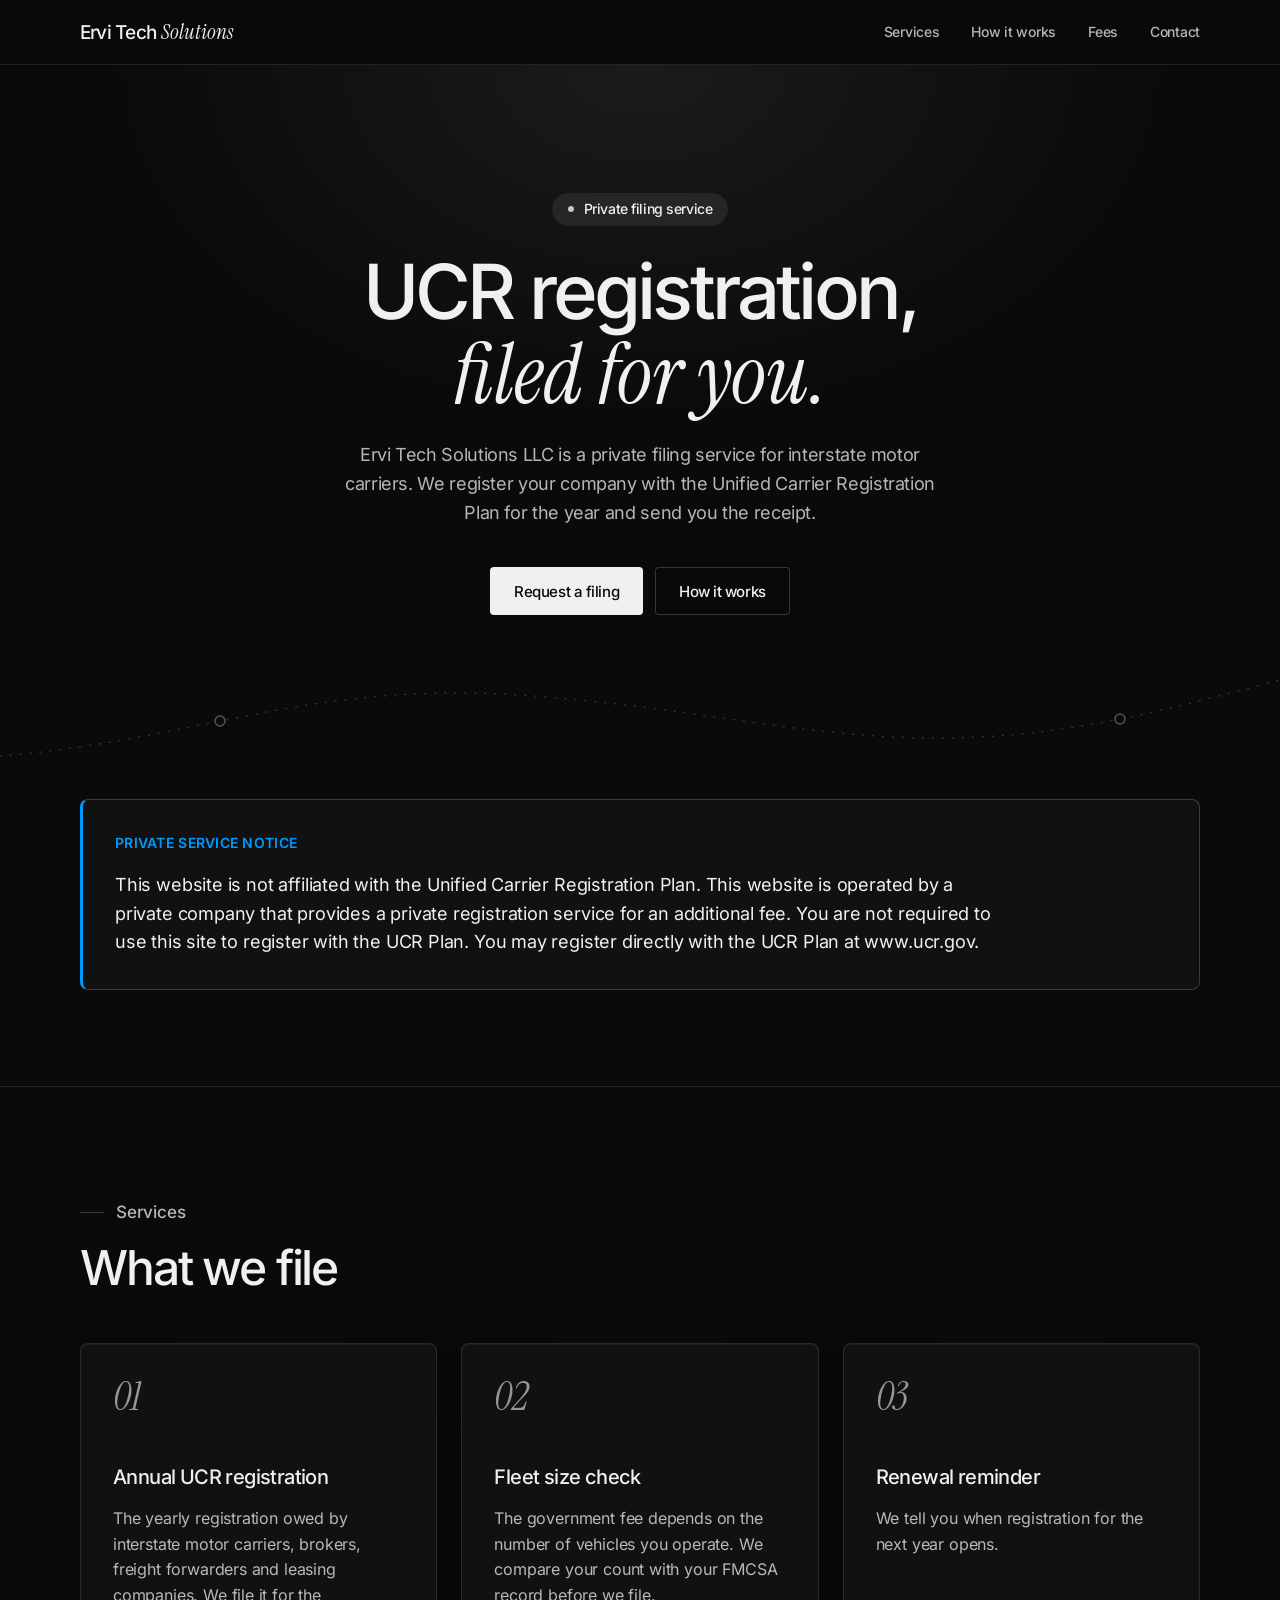
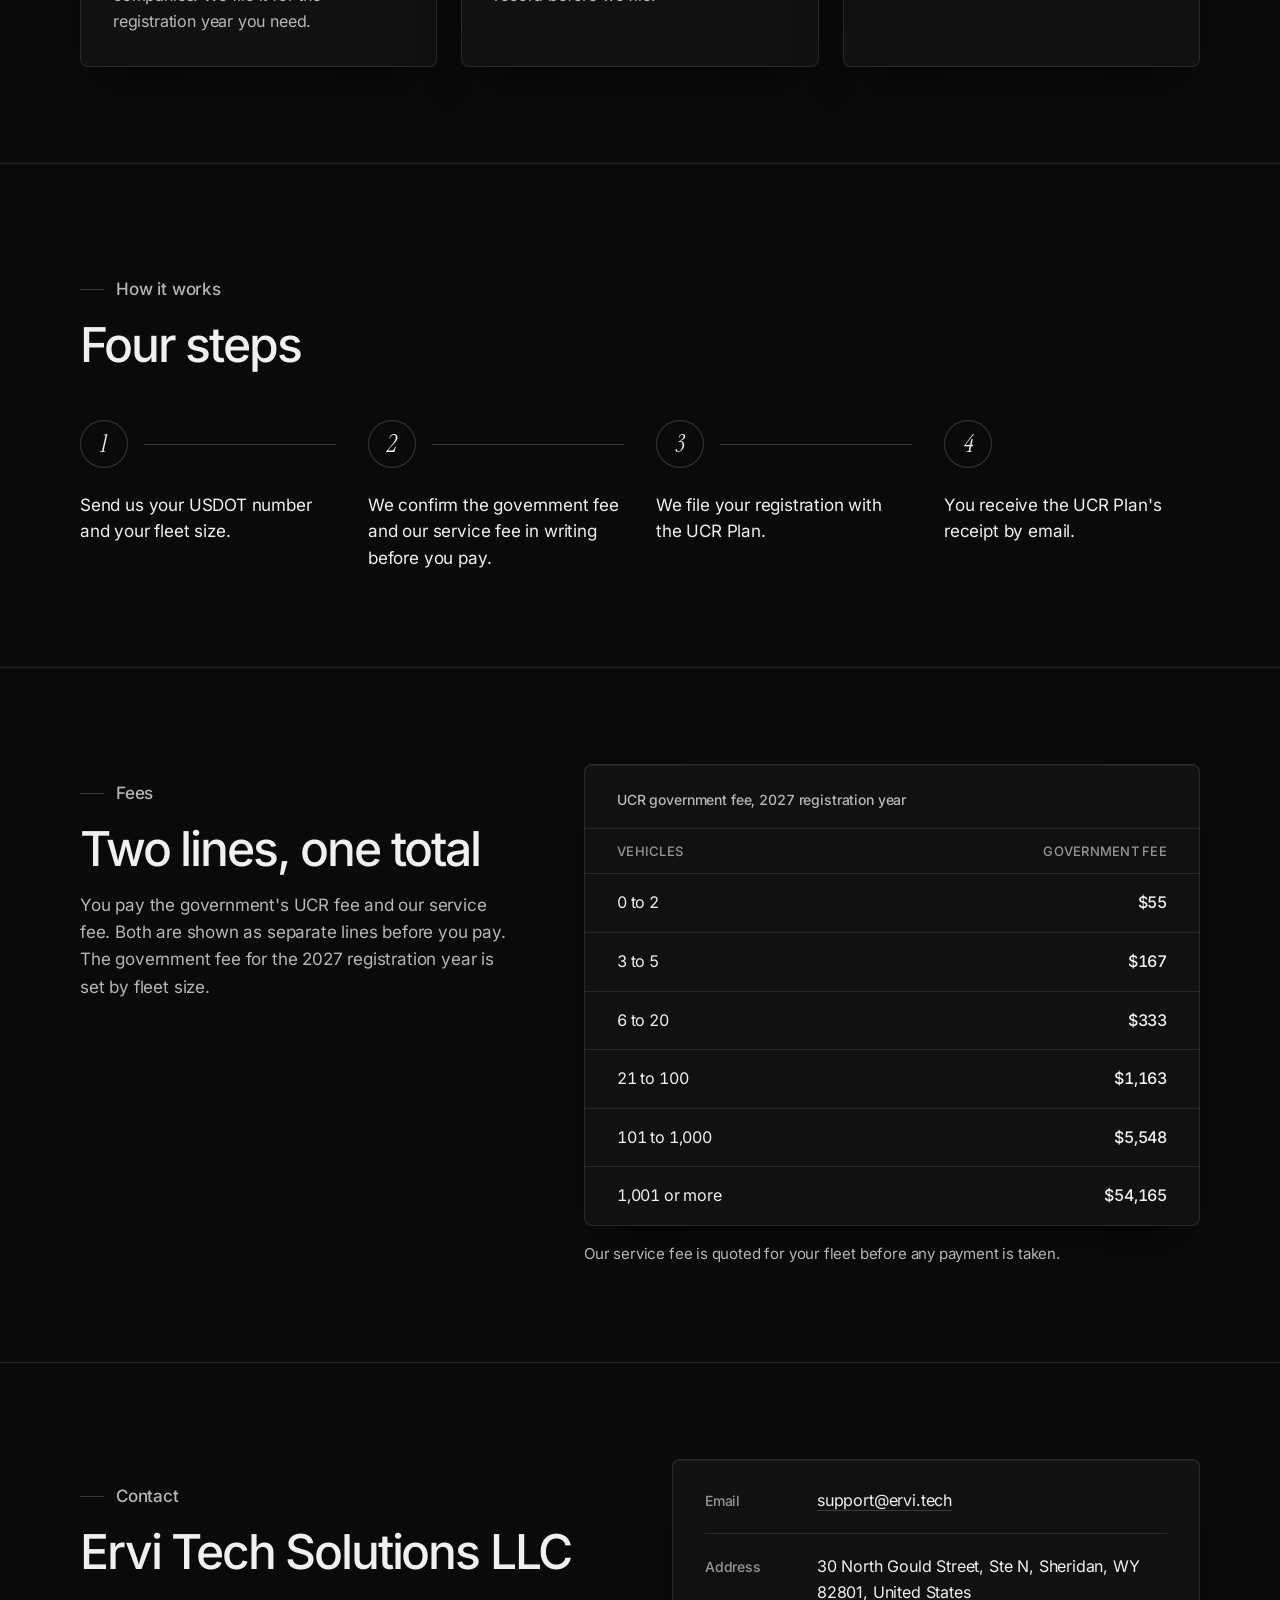
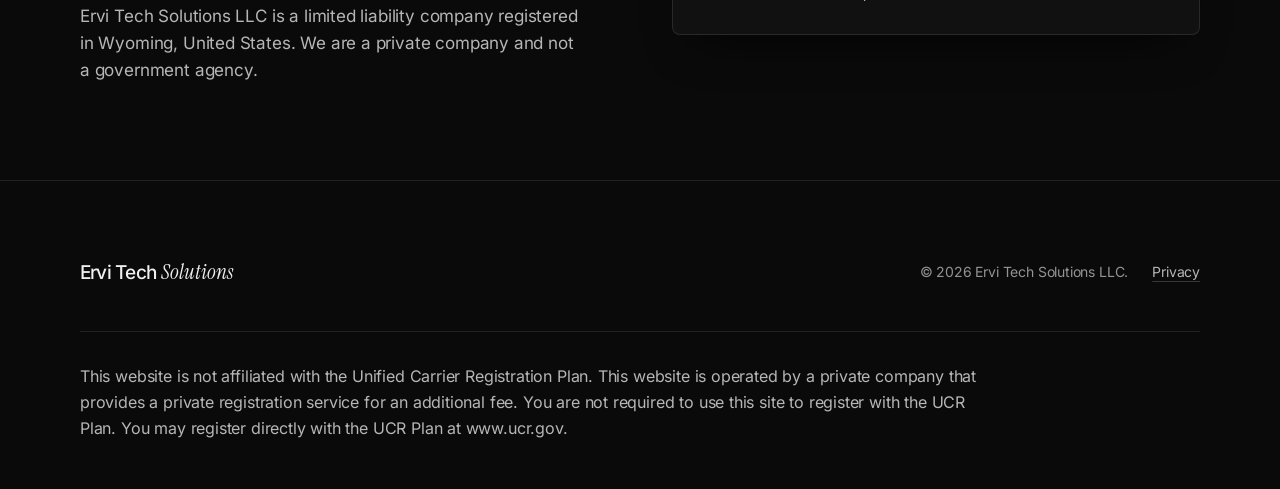
==== index.html @ 77db1896 "Ervi Tech Solutions LLC: the company site, V3" ====
<!doctype html>
<html lang="en">
<head>
<meta charset="utf-8">
<meta name="viewport" content="width=device-width, initial-scale=1">
<title>Ervi Tech Solutions - UCR registration filing service</title>
<meta name="description" content="Ervi Tech Solutions LLC is a private filing service for interstate motor carriers. We file your UCR registration and send you the receipt.">
<meta name="theme-color" content="#0a0a0a">
<link rel="icon" href="favicon.svg" type="image/svg+xml">
<link rel="preload" href="fonts/inter-latin.woff2" as="font" type="font/woff2" crossorigin>
<link rel="preload" href="fonts/instrument-serif-italic-latin.woff2" as="font" type="font/woff2" crossorigin>
<link rel="stylesheet" href="styles.css">
</head>
<body>
<a class="skip" href="#main">Skip to content</a>

<header class="topbar">
  <div class="wrap">
    <a class="wordmark" href="index.html" aria-label="Ervi Tech Solutions, home">Ervi Tech <span class="wm-serif">Solutions</span></a>
    <nav aria-label="Main">
      <ul class="nav">
        <li class="nav-wide"><a href="#services">Services</a></li>
        <li class="nav-wide"><a href="#how-it-works">How it works</a></li>
        <li class="nav-wide"><a href="#fees">Fees</a></li>
        <li><a href="#contact">Contact</a></li>
      </ul>
    </nav>
  </div>
</header>

<main id="main">
  <section class="hero" aria-labelledby="hero-title">
    <div class="wrap">
      <p class="chip">Private filing service</p>
      <h1 id="hero-title"><span class="line">UCR registration,</span> <span class="line serif">filed for you.</span></h1>
      <p class="lede">Ervi Tech Solutions LLC is a private filing service for interstate motor carriers. We register your company with the Unified Carrier Registration Plan for the year and send you the receipt.</p>
      <div class="actions">
        <a class="btn btn-primary" href="#contact">Request a filing</a>
        <a class="btn btn-ghost" href="#how-it-works">How it works</a>
      </div>
    </div>
    <svg class="route" viewBox="0 0 1440 200" preserveAspectRatio="xMidYMax slice" aria-hidden="true" focusable="false">
      <path d="M0 160 C240 160 360 80 600 96 C840 112 960 168 1200 120 C1300 100 1380 72 1440 64" fill="none" stroke="#ffffff" stroke-opacity="0.16" stroke-width="1.5" stroke-linecap="round" stroke-dasharray="1 9"/>
      <circle cx="300" cy="122" r="5" fill="#0a0a0a" stroke="#ffffff" stroke-opacity="0.3" stroke-width="1.5"/>
      <circle cx="1200" cy="120" r="5" fill="#0a0a0a" stroke="#ffffff" stroke-opacity="0.3" stroke-width="1.5"/>
    </svg>
  </section>

  <section class="notice-band" aria-labelledby="notice-title">
    <div class="wrap">
      <div class="notice">
        <h2 id="notice-title">Private service notice</h2>
        <p>This website is not affiliated with the Unified Carrier Registration Plan. This website is operated by a private company that provides a private registration service for an additional fee. You are not required to use this site to register with the UCR Plan. You may register directly with the UCR Plan at www.ucr.gov.</p>
      </div>
    </div>
  </section>

  <section class="section" id="services" aria-labelledby="services-title">
    <div class="wrap">
      <div class="section-head">
        <p class="eyebrow">Services</p>
        <h2 id="services-title">What we file</h2>
      </div>
      <ul class="cards">
        <li class="card">
          <span class="num" aria-hidden="true">01</span>
          <h3>Annual UCR registration</h3>
          <p>The yearly registration owed by interstate motor carriers, brokers, freight forwarders and leasing companies. We file it for the registration year you need.</p>
        </li>
        <li class="card">
          <span class="num" aria-hidden="true">02</span>
          <h3>Fleet size check</h3>
          <p>The government fee depends on the number of vehicles you operate. We compare your count with your FMCSA record before we file.</p>
        </li>
        <li class="card">
          <span class="num" aria-hidden="true">03</span>
          <h3>Renewal reminder</h3>
          <p>We tell you when registration for the next year opens.</p>
        </li>
      </ul>
    </div>
  </section>

  <section class="section" id="how-it-works" aria-labelledby="steps-title">
    <div class="wrap">
      <div class="section-head">
        <p class="eyebrow">How it works</p>
        <h2 id="steps-title">Four steps</h2>
      </div>
      <ol class="steps">
        <li class="step"><span class="num" aria-hidden="true">1</span><p>Send us your USDOT number and your fleet size.</p></li>
        <li class="step"><span class="num" aria-hidden="true">2</span><p>We confirm the government fee and our service fee in writing before you pay.</p></li>
        <li class="step"><span class="num" aria-hidden="true">3</span><p>We file your registration with the UCR Plan.</p></li>
        <li class="step"><span class="num" aria-hidden="true">4</span><p>You receive the UCR Plan's receipt by email.</p></li>
      </ol>
    </div>
  </section>

  <section class="section" id="fees" aria-labelledby="fees-title">
    <div class="wrap fees-grid">
      <div class="section-head">
        <p class="eyebrow">Fees</p>
        <h2 id="fees-title">Two lines, one total</h2>
        <p>You pay the government's UCR fee and our service fee. Both are shown as separate lines before you pay. The government fee for the 2027 registration year is set by fleet size.</p>
      </div>
      <div>
        <div class="table-card">
          <div class="table-scroll">
            <table>
              <caption>UCR government fee, 2027 registration year</caption>
              <thead>
                <tr><th scope="col">Vehicles</th><th scope="col">Government fee</th></tr>
              </thead>
              <tbody>
                <tr><th scope="row">0 to 2</th><td>$55</td></tr>
                <tr><th scope="row">3 to 5</th><td>$167</td></tr>
                <tr><th scope="row">6 to 20</th><td>$333</td></tr>
                <tr><th scope="row">21 to 100</th><td>$1,163</td></tr>
                <tr><th scope="row">101 to 1,000</th><td>$5,548</td></tr>
                <tr><th scope="row">1,001 or more</th><td>$54,165</td></tr>
              </tbody>
            </table>
          </div>
        </div>
        <p class="table-note">Our service fee is quoted for your fleet before any payment is taken.</p>
      </div>
    </div>
  </section>

  <section class="section" id="contact" aria-labelledby="contact-title">
    <div class="wrap contact-grid">
      <div class="about">
        <p class="eyebrow">Contact</p>
        <h2 id="contact-title">Ervi Tech Solutions LLC</h2>
        <p>Ervi Tech Solutions LLC is a limited liability company registered in Wyoming, United States. We are a private company and not a government agency.</p>
      </div>
      <dl class="details">
        <div><dt>Email</dt><dd><a href="mailto:support@ervi.tech?subject=UCR%20filing%20request">support@ervi.tech</a></dd></div>
        <div><dt>Address</dt><dd>30 North Gould Street, Ste N, Sheridan, WY 82801, United States</dd></div>
      </dl>
    </div>
  </section>
</main>

<footer class="footer">
  <div class="wrap">
    <div class="footer-top">
      <a class="wordmark" href="index.html" aria-label="Ervi Tech Solutions, home">Ervi Tech <span class="wm-serif">Solutions</span></a>
      <div class="footer-meta">
        <span>&copy; 2026 Ervi Tech Solutions LLC.</span>
        <a href="privacy.html">Privacy</a>
      </div>
    </div>
    <p class="footer-notice">This website is not affiliated with the Unified Carrier Registration Plan. This website is operated by a private company that provides a private registration service for an additional fee. You are not required to use this site to register with the UCR Plan. You may register directly with the UCR Plan at www.ucr.gov.</p>
  </div>
</footer>
</body>
</html>
---- styles.css ----
/* Ervi Tech Solutions, V1. Typefaces, colours, chip and button shape taken from site/V7 (his ERVI TECH page). */

@font-face { font-family: "Inter"; font-style: normal; font-weight: 100 900; font-display: swap; src: url("fonts/inter-latin.woff2") format("woff2"); unicode-range: U+0000-00FF, U+0131, U+0152-0153, U+02BB-02BC, U+02C6, U+02DA, U+02DC, U+0304, U+0308, U+0329, U+2000-206F, U+20AC, U+2122, U+2191, U+2193, U+2212, U+2215, U+FEFF, U+FFFD; }
@font-face { font-family: "Inter"; font-style: normal; font-weight: 100 900; font-display: swap; src: url("fonts/inter-latin-ext.woff2") format("woff2"); unicode-range: U+0100-02BA, U+02BD-02C5, U+02C7-02CC, U+02CE-02D7, U+02DD-02FF, U+0304, U+0308, U+0329, U+1D00-1DBF, U+1E00-1E9F, U+1EF2-1EFF, U+2020, U+20A0-20AB, U+20AD-20C0, U+2113, U+2C60-2C7F, U+A720-A7FF; }
@font-face { font-family: "Instrument Serif"; font-style: italic; font-weight: 400; font-display: swap; src: url("fonts/instrument-serif-italic-latin.woff2") format("woff2"); unicode-range: U+0000-00FF, U+0131, U+0152-0153, U+02BB-02BC, U+02C6, U+02DA, U+02DC, U+0304, U+0308, U+0329, U+2000-206F, U+20AC, U+2122, U+2191, U+2193, U+2212, U+2215, U+FEFF, U+FFFD; }
@font-face { font-family: "Instrument Serif"; font-style: italic; font-weight: 400; font-display: swap; src: url("fonts/instrument-serif-italic-latin-ext.woff2") format("woff2"); unicode-range: U+0100-02BA, U+02BD-02C5, U+02C7-02CC, U+02CE-02D7, U+02DD-02FF, U+0304, U+0308, U+0329, U+1D00-1DBF, U+1E00-1E9F, U+1EF2-1EFF, U+2020, U+20A0-20AB, U+20AD-20C0, U+2113, U+2C60-2C7F, U+A720-A7FF; }

:root {
  /* colours (site/V7) */
  --bg: #0a0a0a;
  --surface: #111111;
  --text: #f0f0f0;
  --text-2: rgba(255, 255, 255, 0.7);
  --text-3: rgba(255, 255, 255, 0.56);
  --line: rgba(255, 255, 255, 0.1);
  --line-strong: rgba(255, 255, 255, 0.18);
  --chip: rgba(255, 255, 255, 0.08);
  --veil: rgba(10, 10, 10, 0.72);
  /* the one accent, one job: it marks the private service notice */
  --accent: #0099ff;
  /* the one card shadow */
  --shadow: inset 0 1px 0 rgba(255, 255, 255, 0.05), 0 24px 48px -24px rgba(0, 0, 0, 0.8);
  /* 8px spacing scale */
  --s1: 8px; --s2: 16px; --s3: 24px; --s4: 32px; --s5: 40px; --s6: 48px; --s8: 64px; --s10: 80px; --s12: 96px; --s16: 128px;
  --max: 1120px;
  --gutter: 24px;
  --sans: "Inter", "Inter Placeholder", -apple-system, BlinkMacSystemFont, "Segoe UI", Helvetica, Arial, sans-serif;
  --serif: "Instrument Serif", "Times New Roman", Georgia, serif;
  color-scheme: dark;
}

@font-face { font-family: "Inter Placeholder"; src: local("Arial"); ascent-override: 89.79%; descent-override: 22.36%; line-gap-override: 0%; size-adjust: 107.89%; }

*, *::before, *::after { box-sizing: border-box; }
html { -webkit-text-size-adjust: 100%; text-size-adjust: 100%; scroll-behavior: smooth; }
@media (prefers-reduced-motion: reduce) { html { scroll-behavior: auto; } *, *::before, *::after { transition: none !important; } }
body {
  margin: 0;
  background: var(--bg);
  color: var(--text);
  font-family: var(--sans);
  font-size: 16px;
  line-height: 1.6;
  letter-spacing: -0.011em;
  -webkit-font-smoothing: antialiased;
  -moz-osx-font-smoothing: grayscale;
  overflow-x: hidden;
}
img, svg { display: block; max-width: 100%; }
p { margin: 0; text-wrap: pretty; }
h1, h2, h3 { margin: 0; font-weight: 500; text-wrap: balance; }
a { color: inherit; }
:focus-visible { outline: 2px solid var(--text); outline-offset: 3px; border-radius: 4px; }

.wrap { width: 100%; max-width: calc(var(--max) + 2 * var(--gutter)); margin: 0 auto; padding: 0 var(--gutter); }
@media (min-width: 768px) { :root { --gutter: 32px; } }

.skip { position: absolute; left: var(--s2); top: -64px; z-index: 100; background: var(--text); color: var(--bg); padding: 12px var(--s2); border-radius: 4px; font-weight: 500; text-decoration: none; }
.skip:focus { top: var(--s1); }

/* top bar */
.topbar { position: sticky; top: 0; z-index: 50; background: var(--veil); -webkit-backdrop-filter: blur(12px); backdrop-filter: blur(12px); border-bottom: 1px solid var(--line); }
.topbar .wrap { display: flex; align-items: center; justify-content: space-between; min-height: 64px; gap: var(--s3); }
.wordmark { display: inline-flex; align-items: baseline; gap: 0.26em; min-height: 44px; padding-top: 10px; padding-bottom: 10px; text-decoration: none; font-size: 19px; font-weight: 500; letter-spacing: -0.04em; white-space: nowrap; }
.wordmark .wm-serif { font-family: var(--serif); font-style: italic; font-weight: 400; font-size: 1.12em; letter-spacing: 0; }
.nav { display: flex; align-items: center; gap: var(--s1); margin: 0 -12px 0 0; padding: 0; list-style: none; }
.nav a { display: inline-flex; align-items: center; min-height: 44px; padding: 0 12px; font-size: 14px; font-weight: 500; letter-spacing: -0.02em; color: var(--text-2); text-decoration: none; border-radius: 4px; transition: color 0.15s ease; }
.nav a:hover { color: var(--text); }
@media (max-width: 719px) { .nav .nav-wide { display: none; } .nav a { padding: 0 var(--s1); } }

/* hero */
.hero { position: relative; overflow: hidden; padding: var(--s16) 0 var(--s12); text-align: center; background: radial-gradient(60% 70% at 50% 0%, rgba(255, 255, 255, 0.07), rgba(255, 255, 255, 0) 70%); }
.hero .wrap { position: relative; z-index: 1; display: flex; flex-direction: column; align-items: center; }
.chip { display: inline-flex; align-items: center; gap: 10px; padding: 8px 16px; border-radius: 50px; background: var(--chip); -webkit-backdrop-filter: blur(10px); backdrop-filter: blur(10px); font-size: 14px; font-weight: 500; letter-spacing: -0.03em; line-height: 1.2; color: var(--text); }
.chip::before { content: ""; width: 6px; height: 6px; border-radius: 50%; background: var(--text); opacity: 0.8; }
.hero h1 { margin-top: var(--s3); font-size: clamp(34px, 8.4vw, 76px); line-height: 1.1; letter-spacing: -0.05em; }
.hero h1 .line { display: block; white-space: nowrap; }
.serif { font-family: var(--serif); font-style: italic; font-weight: 400; font-size: 1.1em; letter-spacing: 0; line-height: 1; }
.lede { margin-top: var(--s3); max-width: 600px; font-size: 18px; line-height: 1.6; letter-spacing: -0.02em; color: var(--text-2); text-wrap: pretty; }
.actions { display: flex; flex-wrap: wrap; justify-content: center; gap: 12px; margin-top: var(--s5); }
.route { position: absolute; left: 0; right: 0; bottom: 0; width: 100%; height: 200px; z-index: 0; pointer-events: none; }
@media (max-width: 599px) { .hero { padding: var(--s12) 0 var(--s10); } .lede { font-size: 17px; } .route { height: 120px; } }

/* buttons (V7: light fill, dark text, small radius) */
.btn { display: inline-flex; align-items: center; justify-content: center; min-height: 48px; padding: 0 var(--s3); border-radius: 4px; font-size: 15px; font-weight: 500; letter-spacing: -0.03em; line-height: 1; text-decoration: none; white-space: nowrap; transition: background-color 0.15s ease, box-shadow 0.15s ease; }
.btn-primary { background: var(--text); color: var(--bg); }
.btn-primary:hover { background: #ffffff; }
.btn-ghost { background: rgba(10, 10, 10, 0.56); color: var(--text); box-shadow: inset 0 0 0 1px var(--line-strong); }
.btn-ghost:hover { box-shadow: inset 0 0 0 1px rgba(255, 255, 255, 0.4); }

/* private service notice */
.notice-band { padding: 0 0 var(--s12); }
.notice { position: relative; border: 1px solid var(--line-strong); border-left: 3px solid var(--accent); border-radius: 8px; background: var(--surface); padding: var(--s4); }
.notice h2 { display: flex; align-items: center; gap: 10px; font-size: 14px; font-weight: 600; letter-spacing: 0.02em; text-transform: uppercase; color: var(--accent); }
.notice p { margin-top: var(--s2); font-size: 18px; font-weight: 400; line-height: 1.6; letter-spacing: -0.01em; color: var(--text); max-width: 900px; }
@media (max-width: 599px) { .notice { padding: var(--s3); } }

/* sections */
.section { padding: var(--s12) 0; border-top: 1px solid var(--line); scroll-margin-top: 64px; }
.eyebrow { display: flex; align-items: center; gap: 12px; font-size: 14px; font-weight: 500; letter-spacing: -0.01em; color: var(--text-3); }
.eyebrow::before { content: ""; width: 24px; height: 1px; background: var(--line-strong); }
.section h2 { margin-top: var(--s2); font-size: clamp(32px, 5vw, 48px); line-height: 1.1; letter-spacing: -0.045em; }
.section-head { max-width: 640px; margin-bottom: var(--s6); }
.section-head p { margin-top: var(--s2); color: var(--text-2); font-size: 17px; }

/* cards */
.cards { display: grid; gap: var(--s3); grid-template-columns: 1fr; margin: 0; padding: 0; list-style: none; }
.card { background: var(--surface); border: 1px solid var(--line); border-radius: 8px; box-shadow: var(--shadow); padding: var(--s4); display: grid; gap: var(--s2); align-content: start; }
.card .num { font-family: var(--serif); font-style: italic; font-size: 40px; line-height: 1; color: var(--text-3); }
.card h3 { font-size: 20px; line-height: 1.3; letter-spacing: -0.03em; }
.card p { color: var(--text-2); }
@media (min-width: 600px) and (max-width: 899px) { .card { grid-template-columns: 72px 1fr; column-gap: var(--s3); } .card .num { grid-row: span 2; } }
@media (min-width: 900px) { .cards { grid-template-columns: repeat(3, 1fr); } .card { min-height: 280px; } .card .num { margin-bottom: var(--s4); } }

/* steps */
.steps { display: grid; grid-template-columns: 1fr; gap: 0; margin: 0; padding: 0; list-style: none; counter-reset: none; }
.step { position: relative; padding: 0 0 var(--s4) 72px; }
.step:last-child { padding-bottom: 0; }
.step::before { content: ""; position: absolute; left: 23px; top: 48px; bottom: 0; width: 1px; background: var(--line-strong); }
.step:last-child::before { display: none; }
.step .num { position: absolute; left: 0; top: 0; display: flex; align-items: center; justify-content: center; width: 48px; height: 48px; border-radius: 50%; border: 1px solid var(--line-strong); background: var(--bg); font-family: var(--serif); font-style: italic; font-size: 24px; line-height: 1; }
.step p { padding-top: 10px; font-size: 17px; line-height: 1.55; color: var(--text); max-width: 32ch; }
@media (min-width: 600px) {
  .steps { grid-template-columns: repeat(2, 1fr); column-gap: var(--s4); row-gap: var(--s6); }
  .step { padding: 0; }
  .step::before { left: 64px; right: 0; top: 24px; bottom: auto; width: auto; height: 1px; display: block; }
  .step:last-child::before { display: block; }
  .step .num { position: relative; }
  .step p { padding-top: var(--s3); }
}
@media (min-width: 600px) and (max-width: 899px) { .step:nth-child(2n)::before { display: none; } }
@media (min-width: 900px) { .steps { grid-template-columns: repeat(4, 1fr); } .step:last-child::before { display: none; } }

/* fees */
.fees-grid { display: grid; gap: var(--s6); }
.fees-grid .section-head { margin-bottom: 0; }
@media (min-width: 900px) { .fees-grid { grid-template-columns: 5fr 7fr; gap: var(--s8); align-items: start; } .fees-grid .section-head { margin-bottom: 0; } }
.table-card { background: var(--surface); border: 1px solid var(--line); border-radius: 8px; box-shadow: var(--shadow); overflow: hidden; }
.table-scroll { overflow-x: auto; }
table { width: 100%; border-collapse: collapse; font-variant-numeric: tabular-nums; }
caption { caption-side: top; text-align: left; padding: var(--s3) var(--s4) var(--s2); font-size: 14px; font-weight: 500; color: var(--text-2); letter-spacing: -0.01em; }
th, td { padding: var(--s2) var(--s4); text-align: left; border-top: 1px solid var(--line); font-size: 16px; }
thead th { font-size: 13px; font-weight: 500; color: var(--text-3); letter-spacing: 0.02em; text-transform: uppercase; padding-top: 12px; padding-bottom: 12px; }
th:last-child, td:last-child { text-align: right; }
tbody th { font-weight: 400; color: var(--text); }
tbody td { font-weight: 500; }
tbody tr:hover { background: rgba(255, 255, 255, 0.02); }
.table-note { margin-top: var(--s2); color: var(--text-2); font-size: 15px; }
@media (max-width: 599px) { caption, th, td { padding-left: var(--s3); padding-right: var(--s3); } }

/* contact */
.contact-grid { display: grid; gap: var(--s6); }
@media (min-width: 768px) { .contact-grid { grid-template-columns: 1fr 1fr; gap: var(--s8); align-items: start; } }
.contact-grid .about p { margin-top: var(--s3); font-size: 17px; color: var(--text-2); max-width: 46ch; }
.details { margin: 0; background: var(--surface); border: 1px solid var(--line); border-radius: 8px; box-shadow: var(--shadow); padding: var(--s1) var(--s4); }
.details div { display: grid; grid-template-columns: 96px 1fr; gap: var(--s2); padding: 20px 0; border-top: 1px solid var(--line); }
.details div:first-child { border-top: 0; }
.details dt { color: var(--text-3); font-size: 14px; font-weight: 500; padding-top: 2px; }
.details dd { margin: 0; font-size: 16px; overflow-wrap: anywhere; }
.details a { text-decoration: underline; text-decoration-color: var(--line-strong); text-underline-offset: 4px; }
.details a:hover { text-decoration-color: var(--text); }
@media (max-width: 599px) { .details { padding: var(--s1) var(--s3); } .details div { grid-template-columns: 1fr; gap: 4px; } }

/* footer */
.footer { border-top: 1px solid var(--line); padding: var(--s8) 0 var(--s6); }
.footer-top { display: flex; flex-wrap: wrap; align-items: center; justify-content: space-between; gap: var(--s2) var(--s4); padding-bottom: var(--s4); border-bottom: 1px solid var(--line); }
.footer-meta { display: flex; flex-wrap: wrap; align-items: center; gap: var(--s1) var(--s3); font-size: 14px; color: var(--text-3); }
.footer-meta a { display: inline-flex; align-items: center; min-height: 44px; color: var(--text-2); text-decoration: underline; text-decoration-color: var(--line-strong); text-underline-offset: 4px; }
.footer-meta a:hover { color: var(--text); }
.footer-notice { margin-top: var(--s4); font-size: 16px; line-height: 1.6; color: var(--text-2); max-width: 900px; }

/* privacy page */
.page { padding: var(--s12) 0 var(--s16); }
.page .wrap { max-width: calc(680px + 2 * var(--gutter)); }
.page h1 { font-size: clamp(36px, 6vw, 56px); line-height: 1.1; letter-spacing: -0.05em; }
.page p { margin-top: var(--s3); font-size: 17px; line-height: 1.7; color: var(--text-2); }
.page h1 + p { margin-top: var(--s5); }
.page a { text-decoration: underline; text-decoration-color: var(--line-strong); text-underline-offset: 4px; color: var(--text); }

/* V3: the dotted route sits wholly below the hero buttons */
.hero { padding-bottom: 184px; }
@media (max-width: 719px) { .nav { margin-right: calc(-1 * var(--s1)); } }
@media (max-width: 599px) { .hero { padding-bottom: 152px; } }
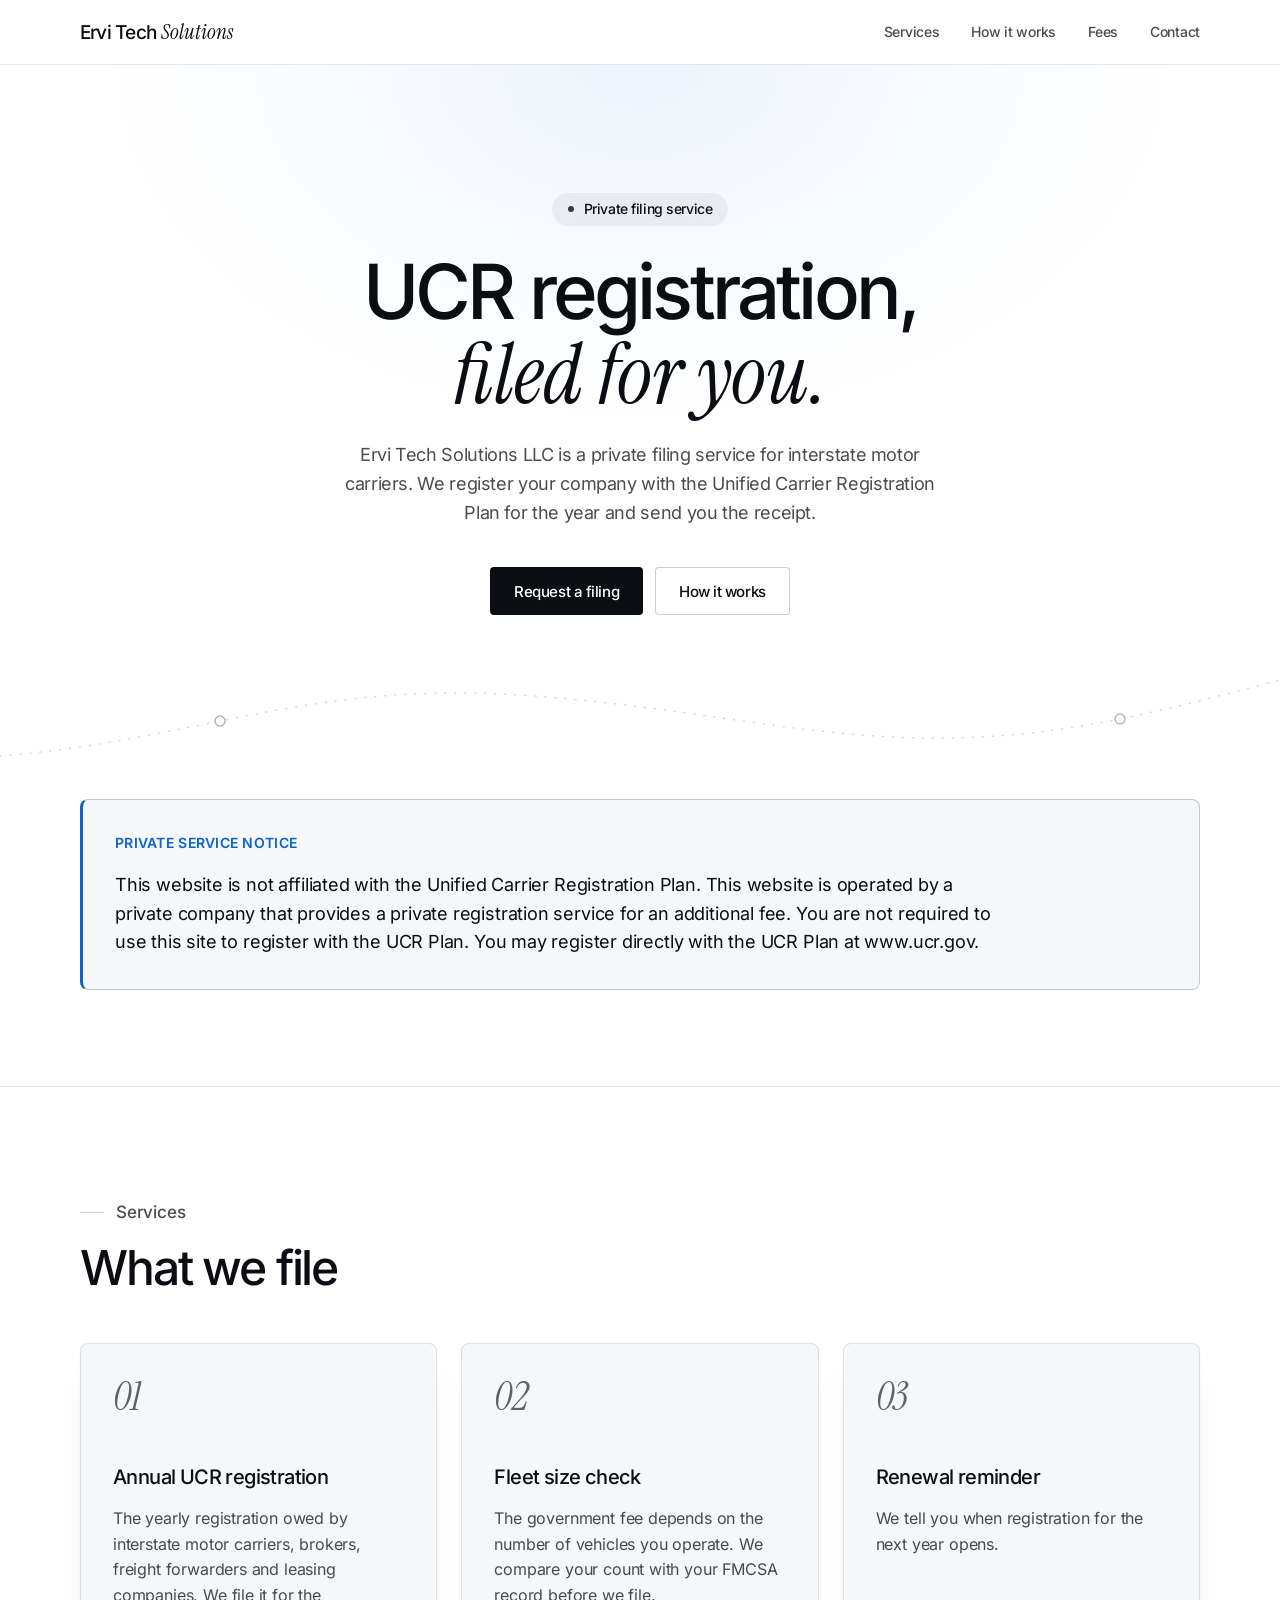
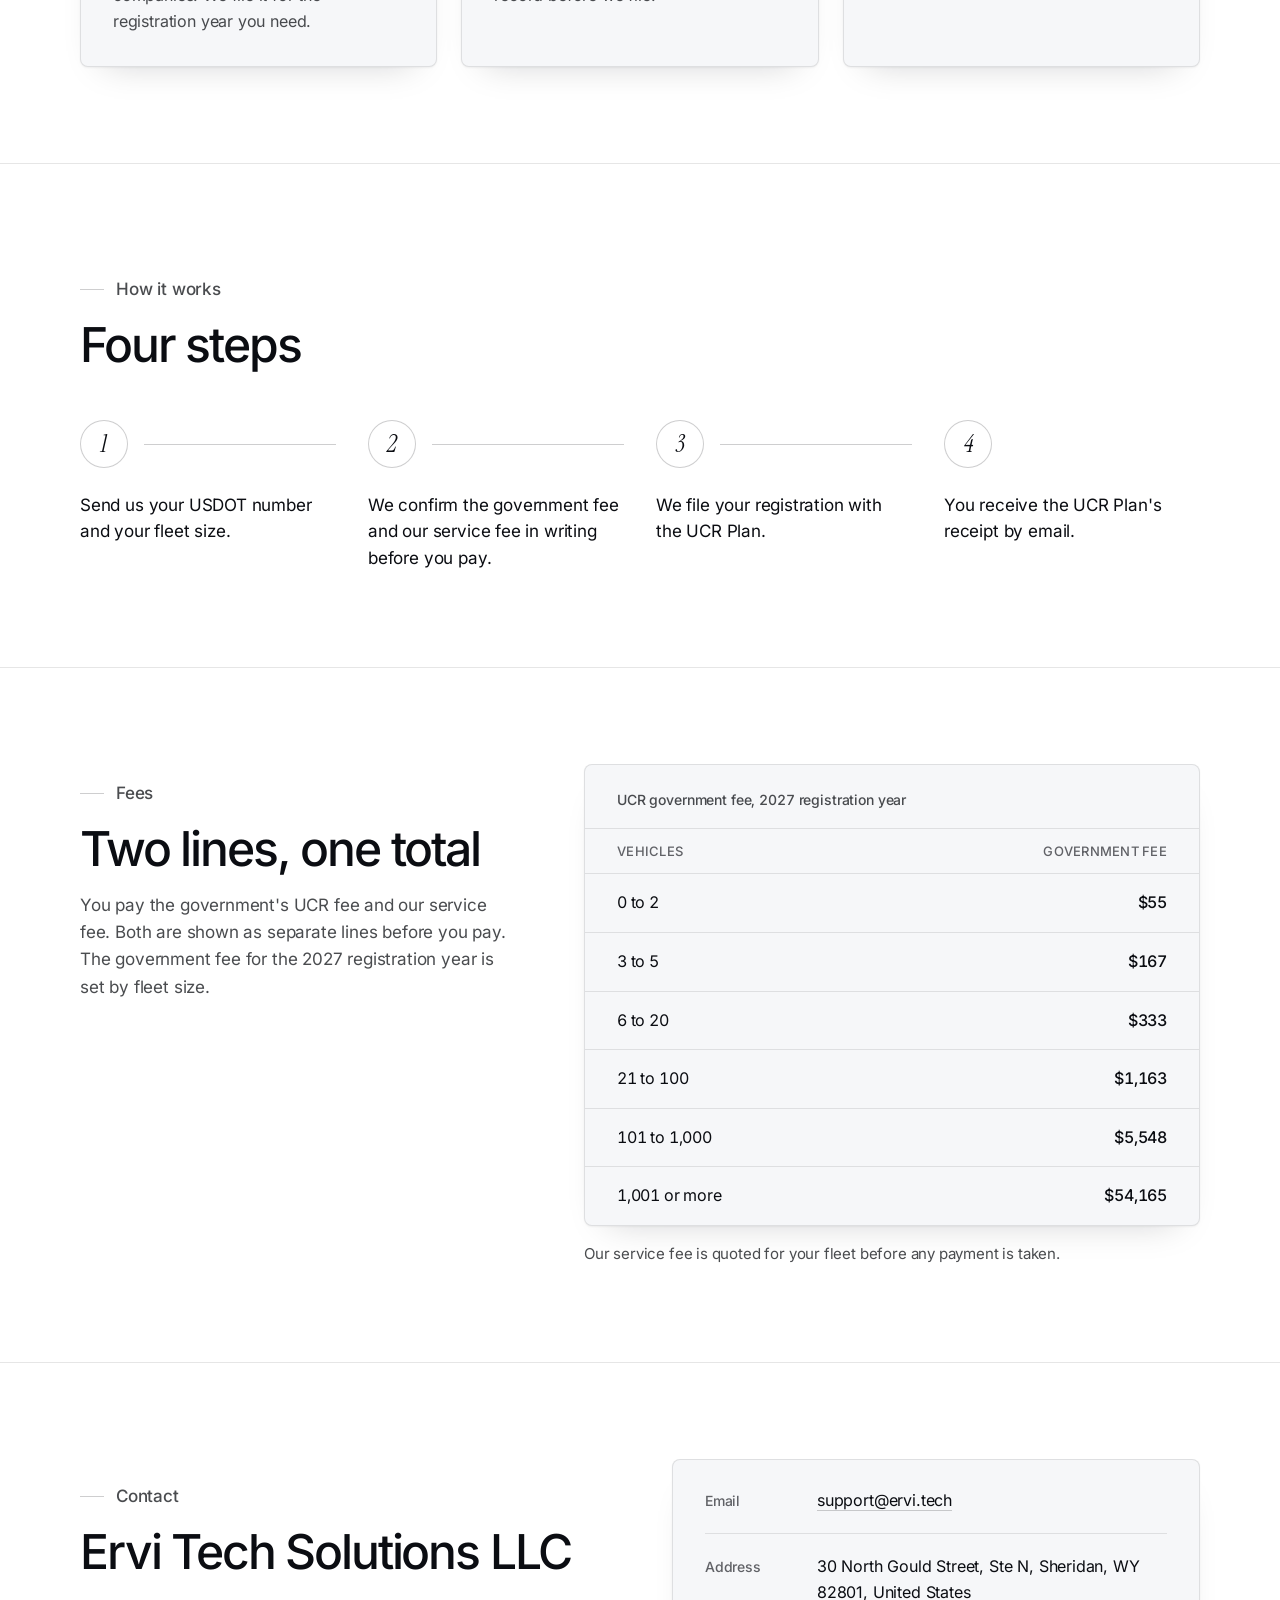
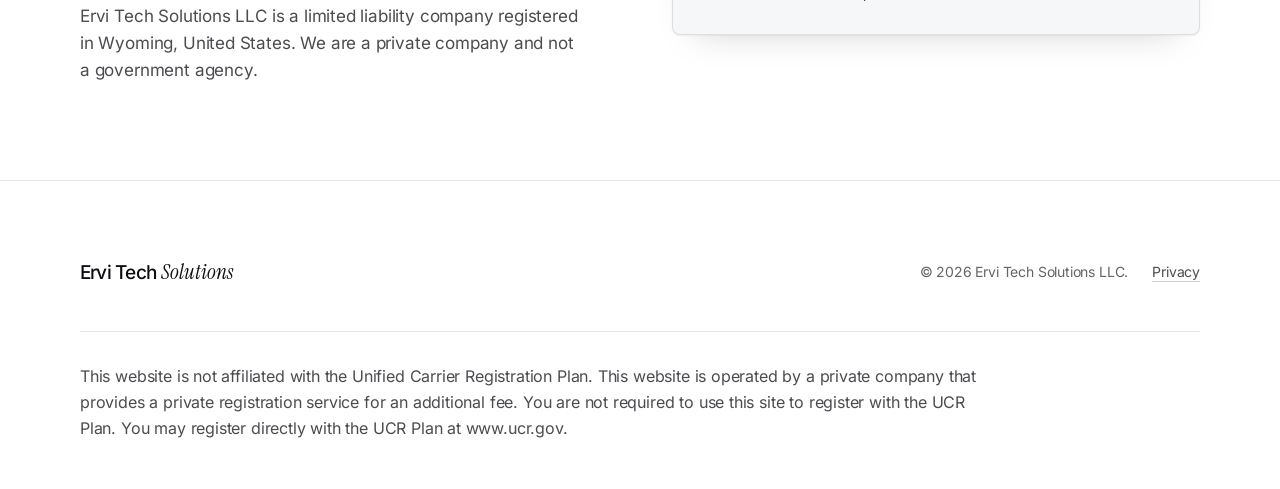
==== commit 8dbd25e3: "The light theme (V4) Co-Authored-By: Claude Fable 5.2 <noreply@anthropic.com>" ====
--- a/index.html
+++ b/index.html
@@ -5,7 +5,7 @@
 <meta name="viewport" content="width=device-width, initial-scale=1">
 <title>Ervi Tech Solutions - UCR registration filing service</title>
 <meta name="description" content="Ervi Tech Solutions LLC is a private filing service for interstate motor carriers. We file your UCR registration and send you the receipt.">
-<meta name="theme-color" content="#0a0a0a">
+<meta name="theme-color" content="#ffffff">
 <link rel="icon" href="favicon.svg" type="image/svg+xml">
 <link rel="preload" href="fonts/inter-latin.woff2" as="font" type="font/woff2" crossorigin>
 <link rel="preload" href="fonts/instrument-serif-italic-latin.woff2" as="font" type="font/woff2" crossorigin>
@@ -40,9 +40,9 @@
       </div>
     </div>
     <svg class="route" viewBox="0 0 1440 200" preserveAspectRatio="xMidYMax slice" aria-hidden="true" focusable="false">
-      <path d="M0 160 C240 160 360 80 600 96 C840 112 960 168 1200 120 C1300 100 1380 72 1440 64" fill="none" stroke="#ffffff" stroke-opacity="0.16" stroke-width="1.5" stroke-linecap="round" stroke-dasharray="1 9"/>
-      <circle cx="300" cy="122" r="5" fill="#0a0a0a" stroke="#ffffff" stroke-opacity="0.3" stroke-width="1.5"/>
-      <circle cx="1200" cy="120" r="5" fill="#0a0a0a" stroke="#ffffff" stroke-opacity="0.3" stroke-width="1.5"/>
+      <path d="M0 160 C240 160 360 80 600 96 C840 112 960 168 1200 120 C1300 100 1380 72 1440 64" fill="none" stroke="#0b0d12" stroke-opacity="0.16" stroke-width="1.5" stroke-linecap="round" stroke-dasharray="1 9"/>
+      <circle cx="300" cy="122" r="5" fill="#ffffff" stroke="#0b0d12" stroke-opacity="0.3" stroke-width="1.5"/>
+      <circle cx="1200" cy="120" r="5" fill="#ffffff" stroke="#0b0d12" stroke-opacity="0.3" stroke-width="1.5"/>
     </svg>
   </section>
 
--- a/styles.css
+++ b/styles.css
@@ -7,26 +7,26 @@
 
 :root {
   /* colours (site/V7) */
-  --bg: #0a0a0a;
-  --surface: #111111;
-  --text: #f0f0f0;
-  --text-2: rgba(255, 255, 255, 0.7);
-  --text-3: rgba(255, 255, 255, 0.56);
-  --line: rgba(255, 255, 255, 0.1);
-  --line-strong: rgba(255, 255, 255, 0.18);
-  --chip: rgba(255, 255, 255, 0.08);
-  --veil: rgba(10, 10, 10, 0.72);
+  --bg: #ffffff;
+  --surface: #f6f7f9;
+  --text: #0b0d12;
+  --text-2: rgba(11, 13, 18, 0.74);
+  --text-3: rgba(11, 13, 18, 0.64);
+  --line: rgba(11, 13, 18, 0.1);
+  --line-strong: rgba(11, 13, 18, 0.2);
+  --chip: rgba(11, 13, 18, 0.05);
+  --veil: rgba(255, 255, 255, 0.82);
   /* the one accent, one job: it marks the private service notice */
-  --accent: #0099ff;
+  --accent: #0b63ce;
   /* the one card shadow */
-  --shadow: inset 0 1px 0 rgba(255, 255, 255, 0.05), 0 24px 48px -24px rgba(0, 0, 0, 0.8);
+  --shadow: 0 1px 2px rgba(11, 13, 18, 0.05), 0 18px 36px -24px rgba(11, 13, 18, 0.22);
   /* 8px spacing scale */
   --s1: 8px; --s2: 16px; --s3: 24px; --s4: 32px; --s5: 40px; --s6: 48px; --s8: 64px; --s10: 80px; --s12: 96px; --s16: 128px;
   --max: 1120px;
   --gutter: 24px;
   --sans: "Inter", "Inter Placeholder", -apple-system, BlinkMacSystemFont, "Segoe UI", Helvetica, Arial, sans-serif;
   --serif: "Instrument Serif", "Times New Roman", Georgia, serif;
-  color-scheme: dark;
+  color-scheme: light;
 }
 
 @font-face { font-family: "Inter Placeholder"; src: local("Arial"); ascent-override: 89.79%; descent-override: 22.36%; line-gap-override: 0%; size-adjust: 107.89%; }
@@ -69,7 +69,7 @@
 @media (max-width: 719px) { .nav .nav-wide { display: none; } .nav a { padding: 0 var(--s1); } }
 
 /* hero */
-.hero { position: relative; overflow: hidden; padding: var(--s16) 0 var(--s12); text-align: center; background: radial-gradient(60% 70% at 50% 0%, rgba(255, 255, 255, 0.07), rgba(255, 255, 255, 0) 70%); }
+.hero { position: relative; overflow: hidden; padding: var(--s16) 0 var(--s12); text-align: center; background: radial-gradient(60% 70% at 50% 0%, rgba(11, 99, 206, 0.07), rgba(11, 99, 206, 0) 70%); }
 .hero .wrap { position: relative; z-index: 1; display: flex; flex-direction: column; align-items: center; }
 .chip { display: inline-flex; align-items: center; gap: 10px; padding: 8px 16px; border-radius: 50px; background: var(--chip); -webkit-backdrop-filter: blur(10px); backdrop-filter: blur(10px); font-size: 14px; font-weight: 500; letter-spacing: -0.03em; line-height: 1.2; color: var(--text); }
 .chip::before { content: ""; width: 6px; height: 6px; border-radius: 50%; background: var(--text); opacity: 0.8; }
@@ -84,9 +84,9 @@
 /* buttons (V7: light fill, dark text, small radius) */
 .btn { display: inline-flex; align-items: center; justify-content: center; min-height: 48px; padding: 0 var(--s3); border-radius: 4px; font-size: 15px; font-weight: 500; letter-spacing: -0.03em; line-height: 1; text-decoration: none; white-space: nowrap; transition: background-color 0.15s ease, box-shadow 0.15s ease; }
 .btn-primary { background: var(--text); color: var(--bg); }
-.btn-primary:hover { background: #ffffff; }
-.btn-ghost { background: rgba(10, 10, 10, 0.56); color: var(--text); box-shadow: inset 0 0 0 1px var(--line-strong); }
-.btn-ghost:hover { box-shadow: inset 0 0 0 1px rgba(255, 255, 255, 0.4); }
+.btn-primary:hover { background: #000000; }
+.btn-ghost { background: rgba(255, 255, 255, 0.7); color: var(--text); box-shadow: inset 0 0 0 1px var(--line-strong); }
+.btn-ghost:hover { box-shadow: inset 0 0 0 1px rgba(11, 13, 18, 0.45); }
 
 /* private service notice */
 .notice-band { padding: 0 0 var(--s12); }
@@ -144,7 +144,7 @@
 th:last-child, td:last-child { text-align: right; }
 tbody th { font-weight: 400; color: var(--text); }
 tbody td { font-weight: 500; }
-tbody tr:hover { background: rgba(255, 255, 255, 0.02); }
+tbody tr:hover { background: rgba(11, 13, 18, 0.025); }
 .table-note { margin-top: var(--s2); color: var(--text-2); font-size: 15px; }
 @media (max-width: 599px) { caption, th, td { padding-left: var(--s3); padding-right: var(--s3); } }
 
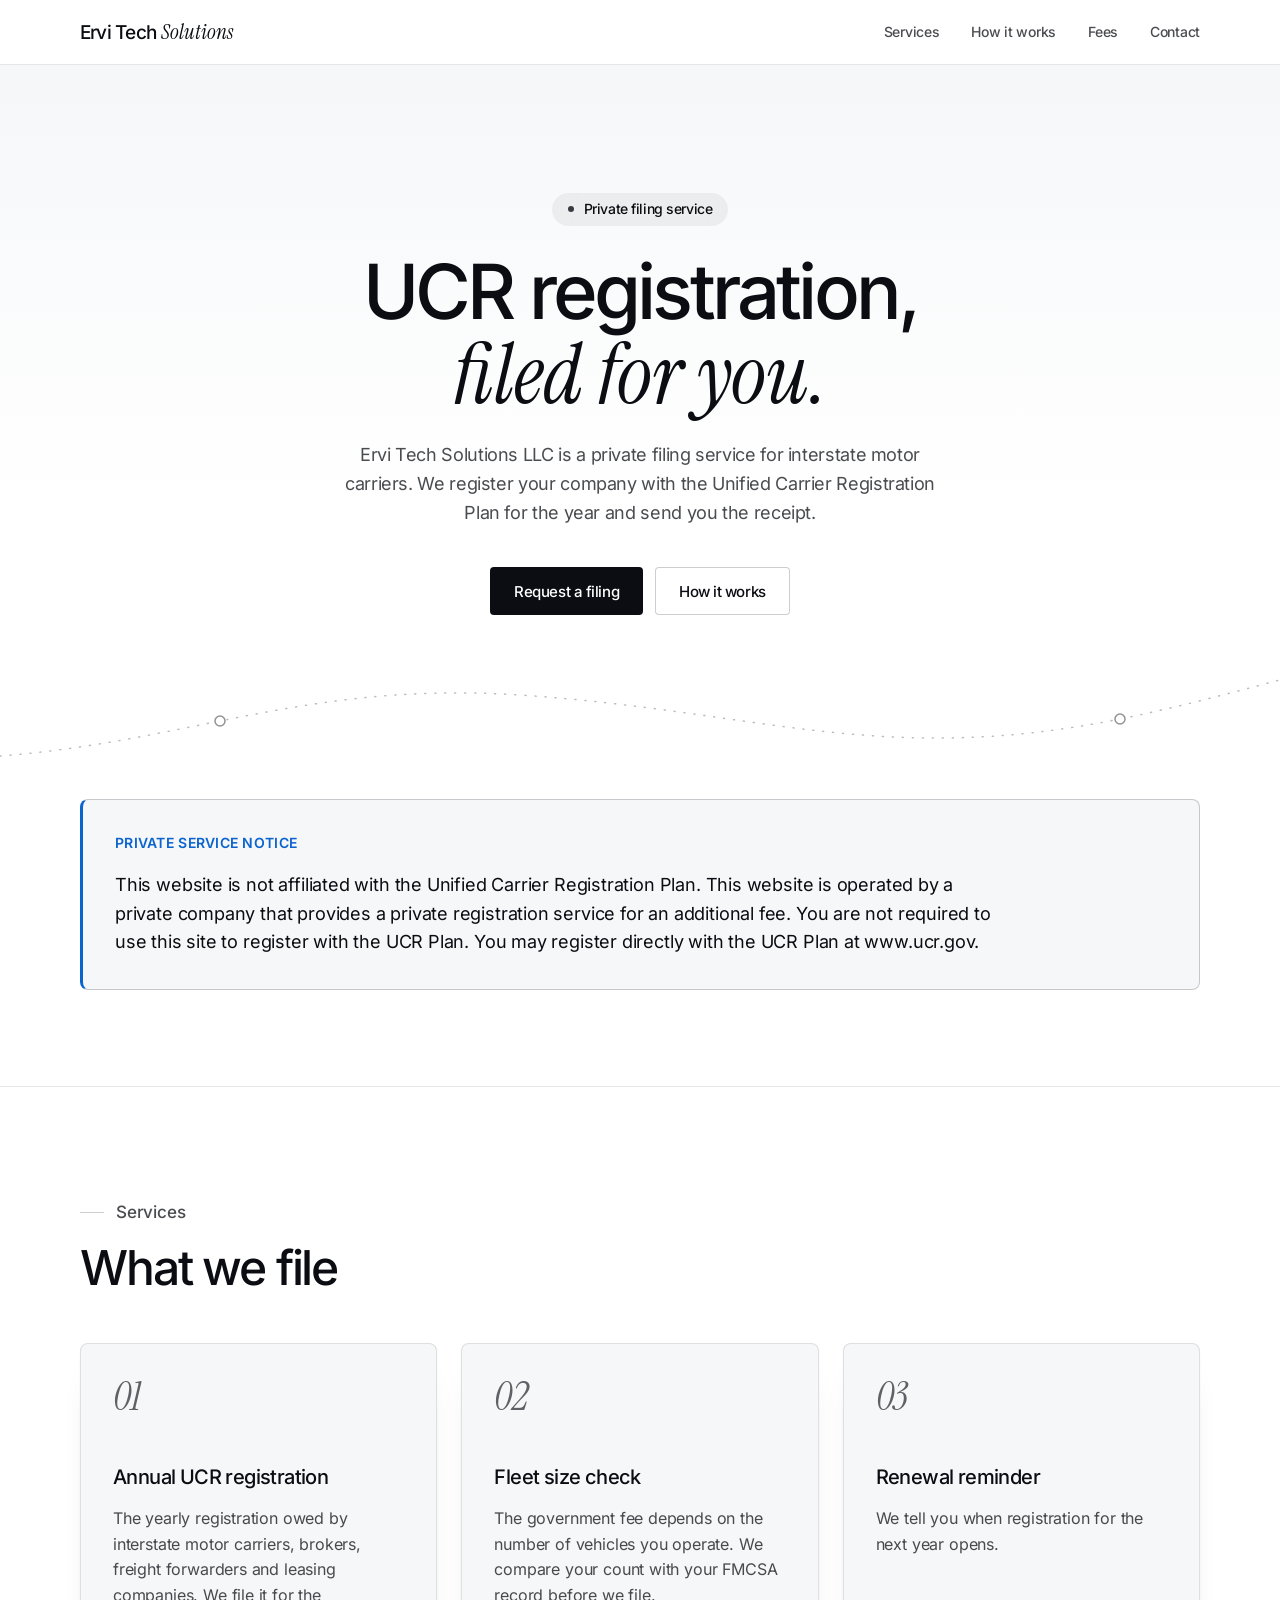
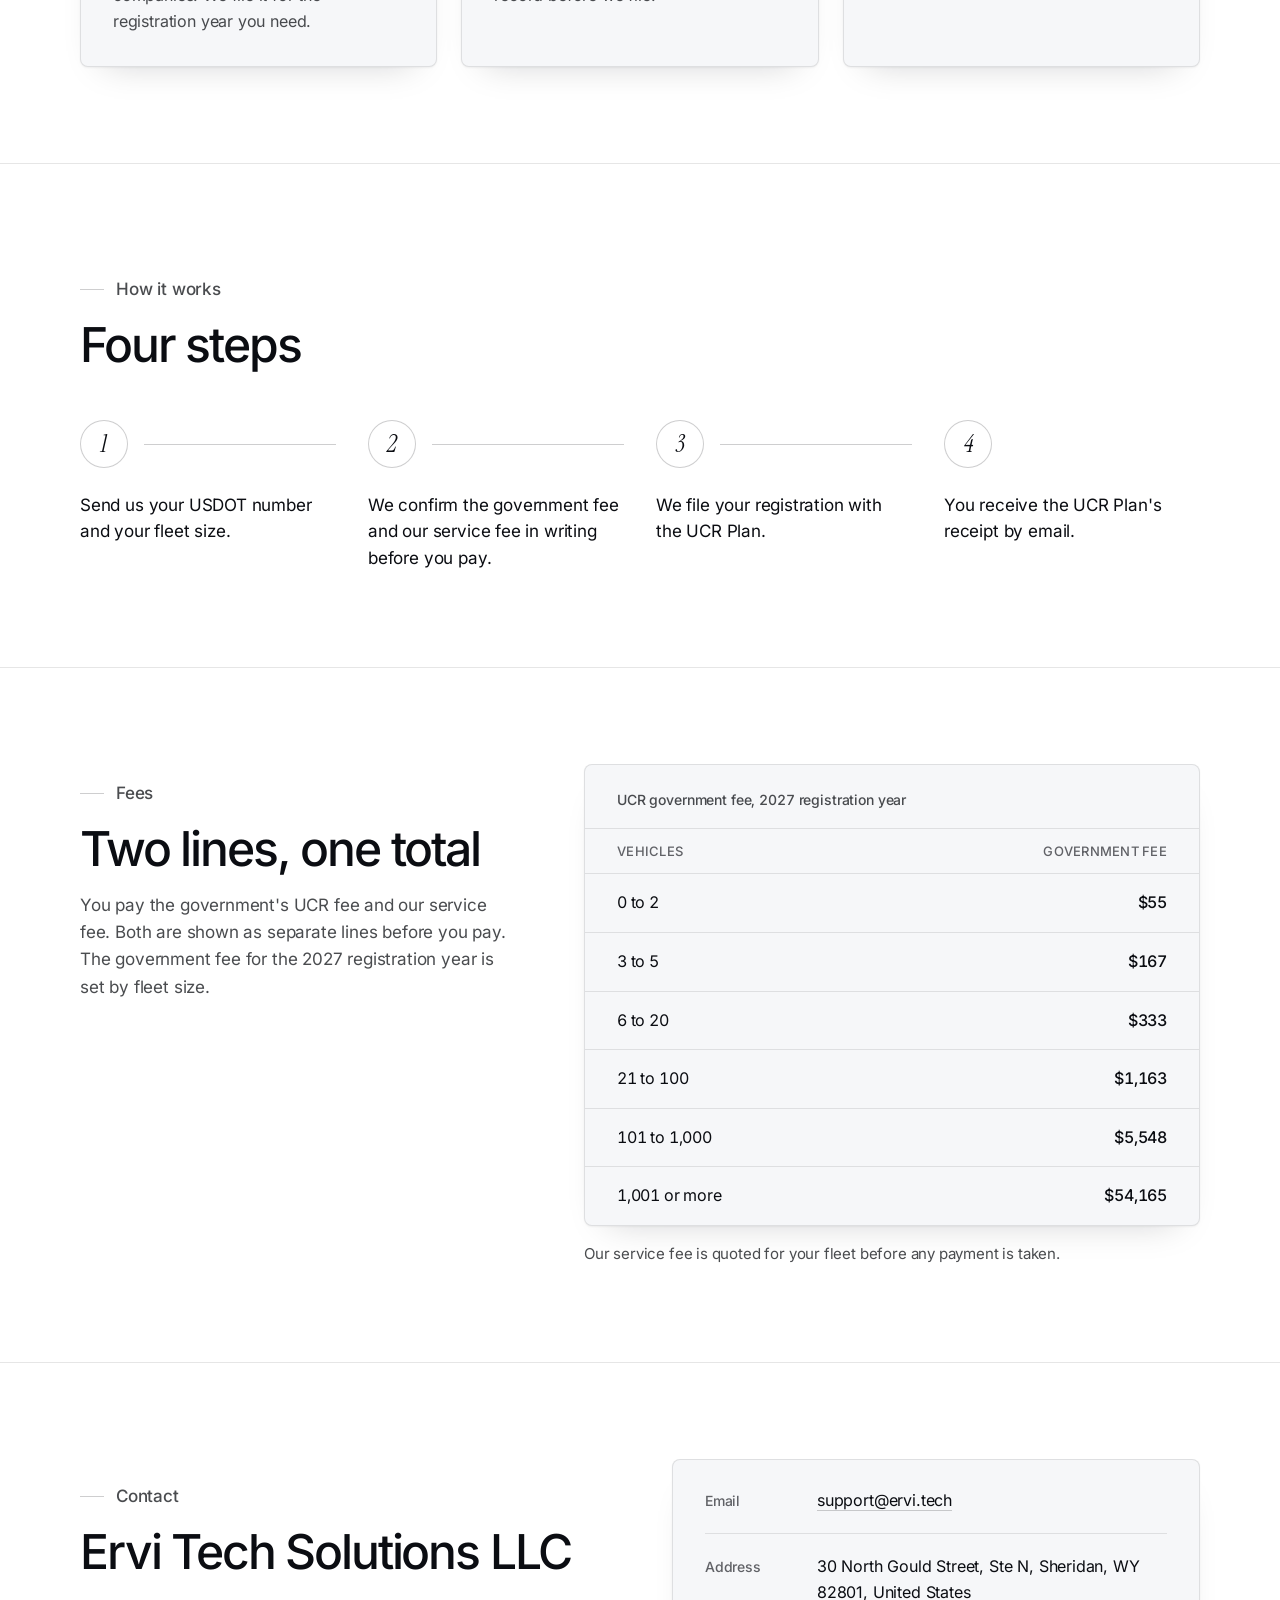
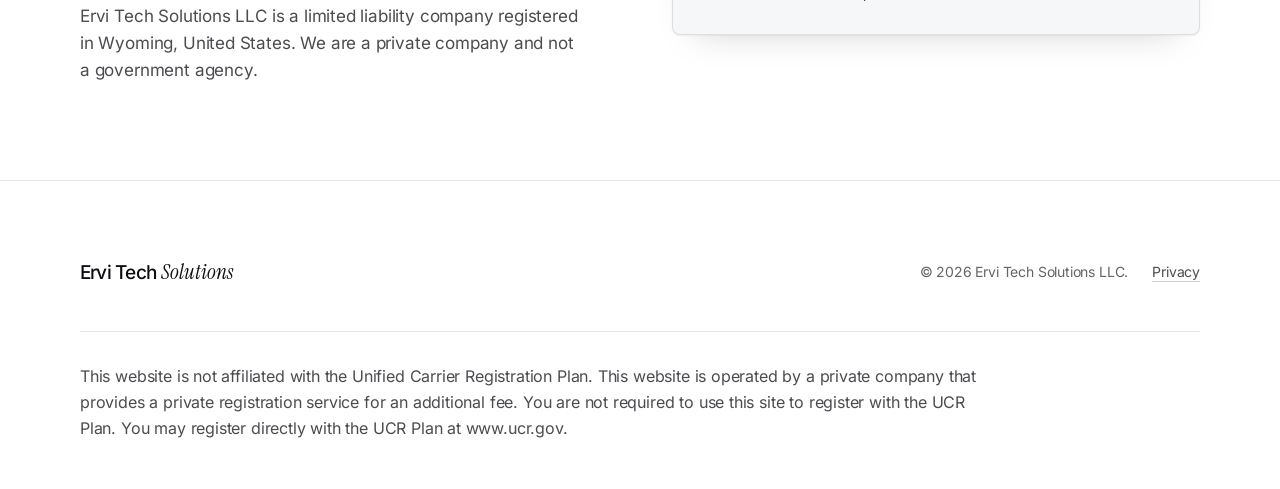
==== commit c279467a: "V5: the light theme's six fixes (the hero without the accent tint, hover states, the favicon, the do" ====
--- a/index.html
+++ b/index.html
@@ -6,10 +6,10 @@
 <title>Ervi Tech Solutions - UCR registration filing service</title>
 <meta name="description" content="Ervi Tech Solutions LLC is a private filing service for interstate motor carriers. We file your UCR registration and send you the receipt.">
 <meta name="theme-color" content="#ffffff">
-<link rel="icon" href="favicon.svg" type="image/svg+xml">
+<link rel="icon" href="favicon.svg?v=5" type="image/svg+xml">
 <link rel="preload" href="fonts/inter-latin.woff2" as="font" type="font/woff2" crossorigin>
 <link rel="preload" href="fonts/instrument-serif-italic-latin.woff2" as="font" type="font/woff2" crossorigin>
-<link rel="stylesheet" href="styles.css">
+<link rel="stylesheet" href="styles.css?v=5">
 </head>
 <body>
 <a class="skip" href="#main">Skip to content</a>
@@ -40,9 +40,9 @@
       </div>
     </div>
     <svg class="route" viewBox="0 0 1440 200" preserveAspectRatio="xMidYMax slice" aria-hidden="true" focusable="false">
-      <path d="M0 160 C240 160 360 80 600 96 C840 112 960 168 1200 120 C1300 100 1380 72 1440 64" fill="none" stroke="#0b0d12" stroke-opacity="0.16" stroke-width="1.5" stroke-linecap="round" stroke-dasharray="1 9"/>
-      <circle cx="300" cy="122" r="5" fill="#ffffff" stroke="#0b0d12" stroke-opacity="0.3" stroke-width="1.5"/>
-      <circle cx="1200" cy="120" r="5" fill="#ffffff" stroke="#0b0d12" stroke-opacity="0.3" stroke-width="1.5"/>
+      <path d="M0 160 C240 160 360 80 600 96 C840 112 960 168 1200 120 C1300 100 1380 72 1440 64" fill="none" stroke="#0b0d12" stroke-opacity="0.28" stroke-width="1.5" stroke-linecap="round" stroke-dasharray="1 9"/>
+      <circle cx="300" cy="122" r="5" fill="#ffffff" stroke="#0b0d12" stroke-opacity="0.45" stroke-width="1.5"/>
+      <circle cx="1200" cy="120" r="5" fill="#ffffff" stroke="#0b0d12" stroke-opacity="0.45" stroke-width="1.5"/>
     </svg>
   </section>
 
--- a/styles.css
+++ b/styles.css
@@ -1,4 +1,4 @@
-/* Ervi Tech Solutions, V1. Typefaces, colours, chip and button shape taken from site/V7 (his ERVI TECH page). */
+/* Ervi Tech Solutions, V5, the light theme. Typefaces, chip and button shape taken from site/V7 (his ERVI TECH page); the light colours are this site's own. */
 
 @font-face { font-family: "Inter"; font-style: normal; font-weight: 100 900; font-display: swap; src: url("fonts/inter-latin.woff2") format("woff2"); unicode-range: U+0000-00FF, U+0131, U+0152-0153, U+02BB-02BC, U+02C6, U+02DA, U+02DC, U+0304, U+0308, U+0329, U+2000-206F, U+20AC, U+2122, U+2191, U+2193, U+2212, U+2215, U+FEFF, U+FFFD; }
 @font-face { font-family: "Inter"; font-style: normal; font-weight: 100 900; font-display: swap; src: url("fonts/inter-latin-ext.woff2") format("woff2"); unicode-range: U+0100-02BA, U+02BD-02C5, U+02C7-02CC, U+02CE-02D7, U+02DD-02FF, U+0304, U+0308, U+0329, U+1D00-1DBF, U+1E00-1E9F, U+1EF2-1EFF, U+2020, U+20A0-20AB, U+20AD-20C0, U+2113, U+2C60-2C7F, U+A720-A7FF; }
@@ -6,7 +6,7 @@
 @font-face { font-family: "Instrument Serif"; font-style: italic; font-weight: 400; font-display: swap; src: url("fonts/instrument-serif-italic-latin-ext.woff2") format("woff2"); unicode-range: U+0100-02BA, U+02BD-02C5, U+02C7-02CC, U+02CE-02D7, U+02DD-02FF, U+0304, U+0308, U+0329, U+1D00-1DBF, U+1E00-1E9F, U+1EF2-1EFF, U+2020, U+20A0-20AB, U+20AD-20C0, U+2113, U+2C60-2C7F, U+A720-A7FF; }
 
 :root {
-  /* colours (site/V7) */
+  /* colours (the light theme, V4 on) */
   --bg: #ffffff;
   --surface: #f6f7f9;
   --text: #0b0d12;
@@ -69,7 +69,7 @@
 @media (max-width: 719px) { .nav .nav-wide { display: none; } .nav a { padding: 0 var(--s1); } }
 
 /* hero */
-.hero { position: relative; overflow: hidden; padding: var(--s16) 0 var(--s12); text-align: center; background: radial-gradient(60% 70% at 50% 0%, rgba(11, 99, 206, 0.07), rgba(11, 99, 206, 0) 70%); }
+.hero { position: relative; overflow: hidden; padding: var(--s16) 0 var(--s12); text-align: center; background: linear-gradient(180deg, var(--surface), var(--bg) 60%); }
 .hero .wrap { position: relative; z-index: 1; display: flex; flex-direction: column; align-items: center; }
 .chip { display: inline-flex; align-items: center; gap: 10px; padding: 8px 16px; border-radius: 50px; background: var(--chip); -webkit-backdrop-filter: blur(10px); backdrop-filter: blur(10px); font-size: 14px; font-weight: 500; letter-spacing: -0.03em; line-height: 1.2; color: var(--text); }
 .chip::before { content: ""; width: 6px; height: 6px; border-radius: 50%; background: var(--text); opacity: 0.8; }
@@ -81,10 +81,10 @@
 .route { position: absolute; left: 0; right: 0; bottom: 0; width: 100%; height: 200px; z-index: 0; pointer-events: none; }
 @media (max-width: 599px) { .hero { padding: var(--s12) 0 var(--s10); } .lede { font-size: 17px; } .route { height: 120px; } }
 
-/* buttons (V7: light fill, dark text, small radius) */
+/* buttons (dark fill, light text, small radius) */
 .btn { display: inline-flex; align-items: center; justify-content: center; min-height: 48px; padding: 0 var(--s3); border-radius: 4px; font-size: 15px; font-weight: 500; letter-spacing: -0.03em; line-height: 1; text-decoration: none; white-space: nowrap; transition: background-color 0.15s ease, box-shadow 0.15s ease; }
 .btn-primary { background: var(--text); color: var(--bg); }
-.btn-primary:hover { background: #000000; }
+.btn-primary:hover { background: #2b303b; }
 .btn-ghost { background: rgba(255, 255, 255, 0.7); color: var(--text); box-shadow: inset 0 0 0 1px var(--line-strong); }
 .btn-ghost:hover { box-shadow: inset 0 0 0 1px rgba(11, 13, 18, 0.45); }
 
@@ -144,7 +144,7 @@
 th:last-child, td:last-child { text-align: right; }
 tbody th { font-weight: 400; color: var(--text); }
 tbody td { font-weight: 500; }
-tbody tr:hover { background: rgba(11, 13, 18, 0.025); }
+tbody tr:hover { background: rgba(11, 13, 18, 0.05); }
 .table-note { margin-top: var(--s2); color: var(--text-2); font-size: 15px; }
 @media (max-width: 599px) { caption, th, td { padding-left: var(--s3); padding-right: var(--s3); } }
 
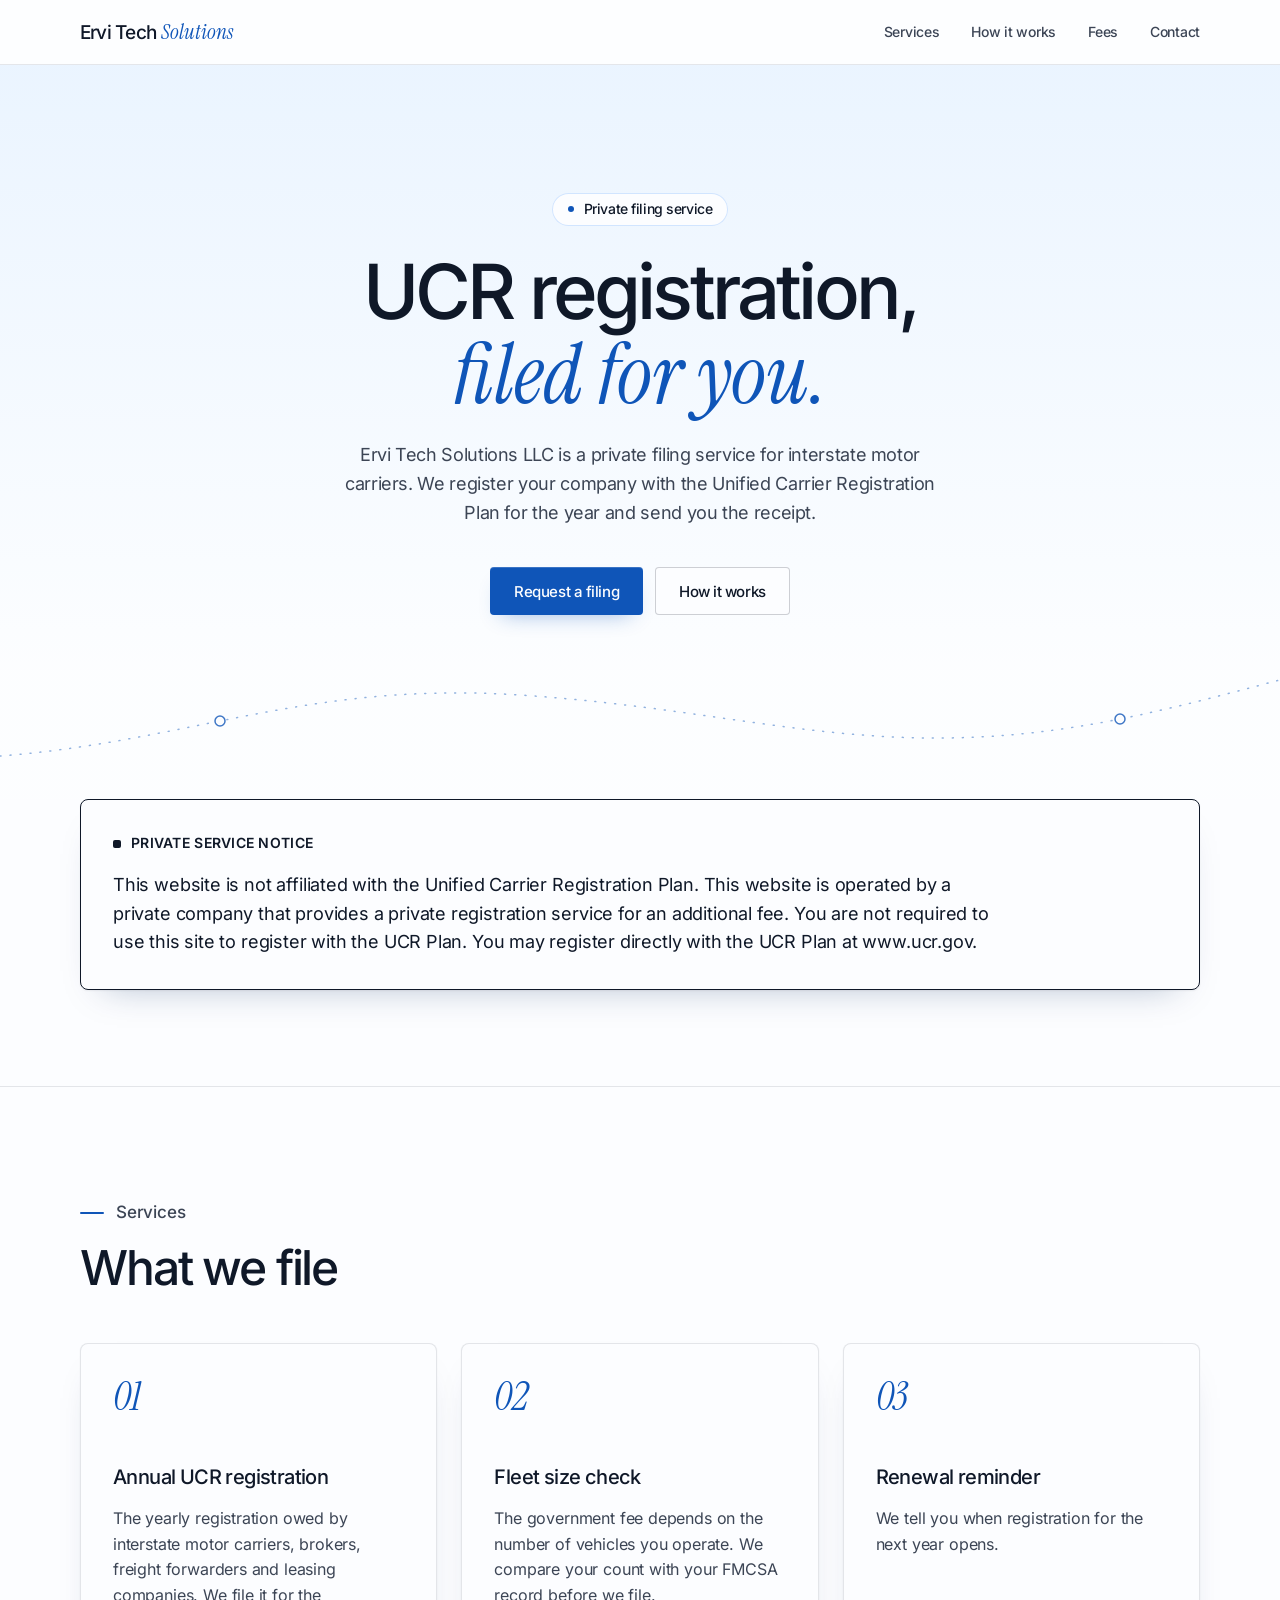
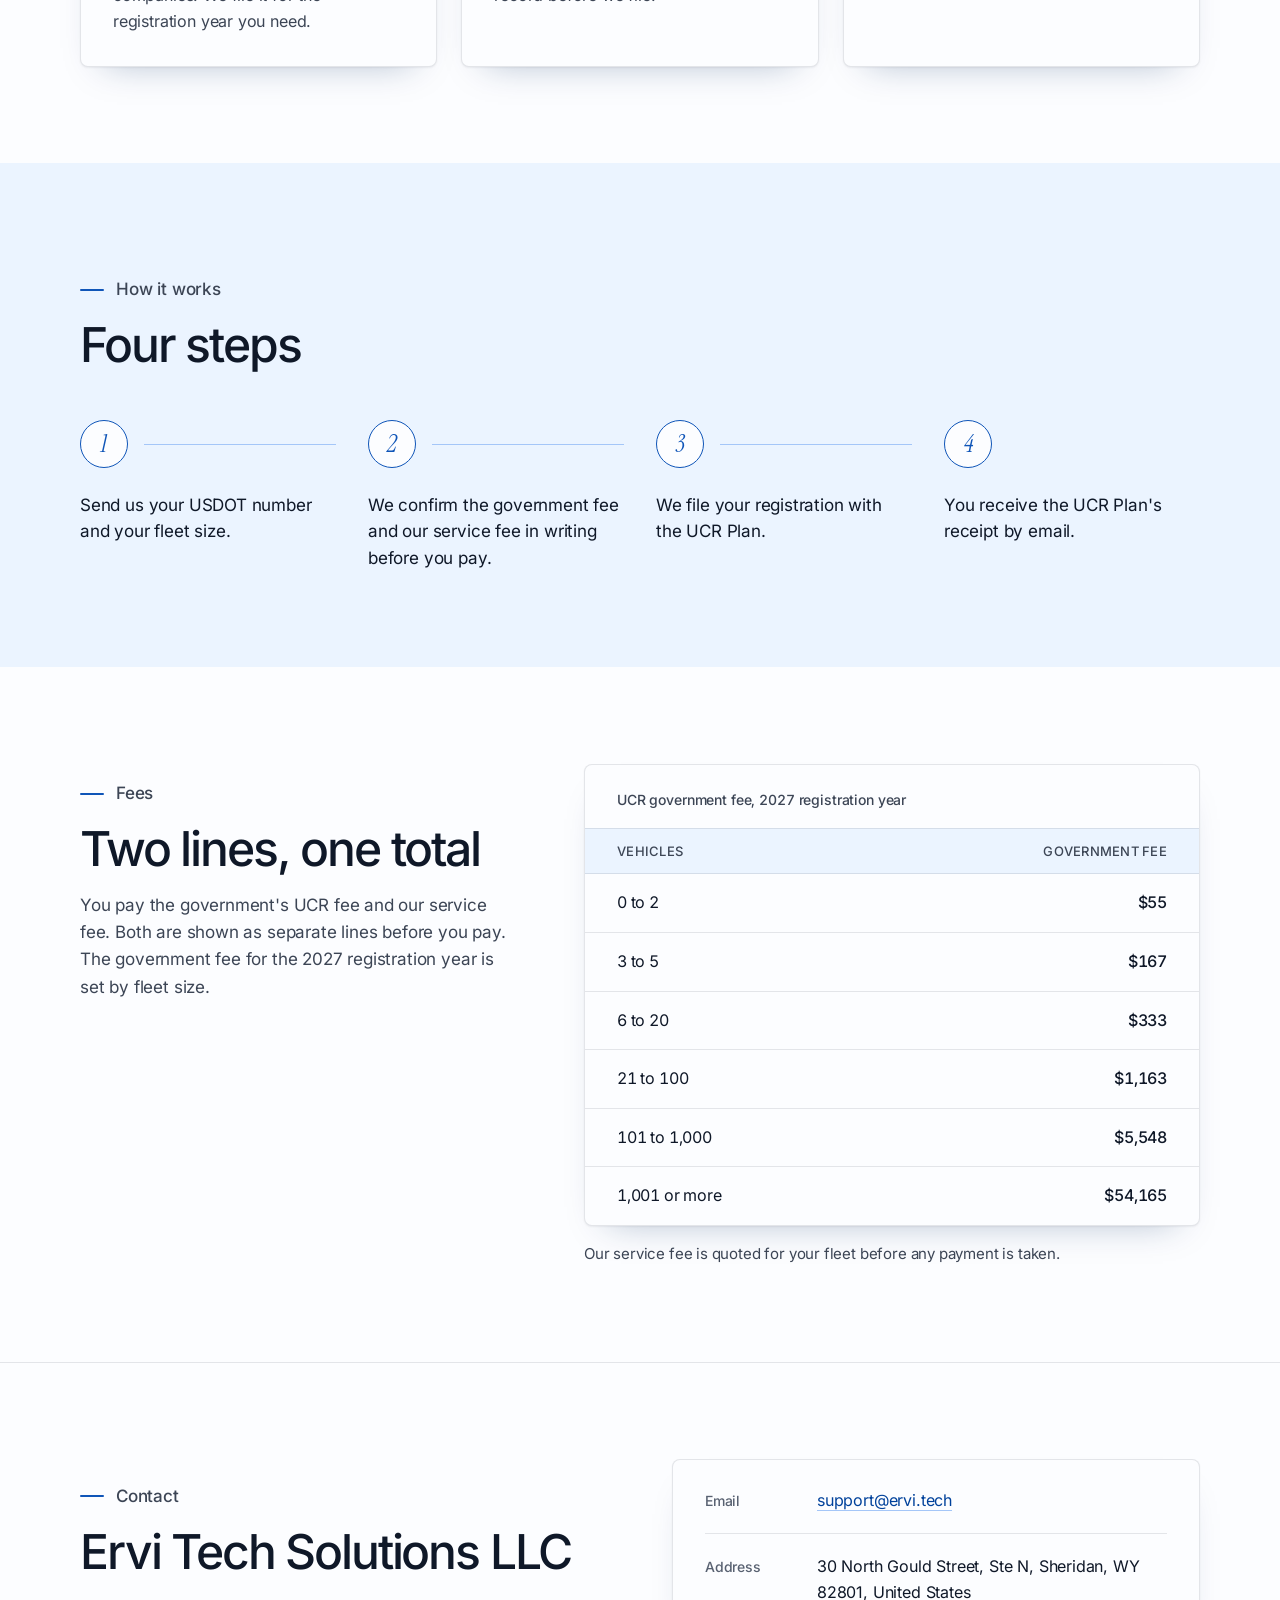
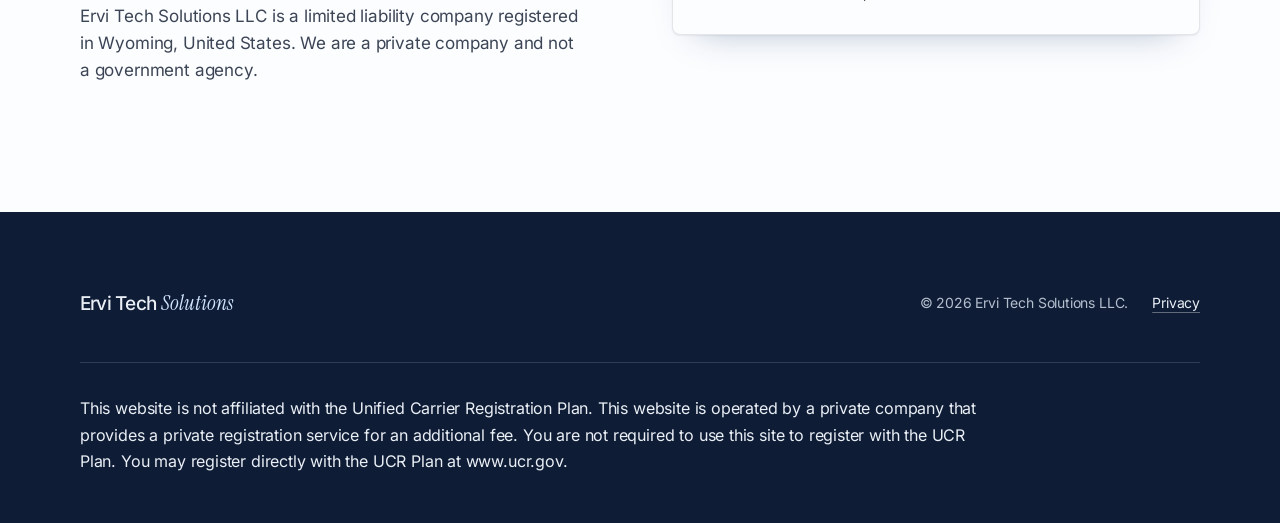
==== commit 91d0cc3c: "V6: the blue brand colour, the tint band behind the steps, the navy footer Co-Authored-By: Claude Fa" ====
--- a/index.html
+++ b/index.html
@@ -5,11 +5,11 @@
 <meta name="viewport" content="width=device-width, initial-scale=1">
 <title>Ervi Tech Solutions - UCR registration filing service</title>
 <meta name="description" content="Ervi Tech Solutions LLC is a private filing service for interstate motor carriers. We file your UCR registration and send you the receipt.">
-<meta name="theme-color" content="#ffffff">
-<link rel="icon" href="favicon.svg?v=5" type="image/svg+xml">
+<meta name="theme-color" content="#fcfdff">
+<link rel="icon" href="favicon.svg?v=6" type="image/svg+xml">
 <link rel="preload" href="fonts/inter-latin.woff2" as="font" type="font/woff2" crossorigin>
 <link rel="preload" href="fonts/instrument-serif-italic-latin.woff2" as="font" type="font/woff2" crossorigin>
-<link rel="stylesheet" href="styles.css?v=5">
+<link rel="stylesheet" href="styles.css?v=6">
 </head>
 <body>
 <a class="skip" href="#main">Skip to content</a>
@@ -40,9 +40,9 @@
       </div>
     </div>
     <svg class="route" viewBox="0 0 1440 200" preserveAspectRatio="xMidYMax slice" aria-hidden="true" focusable="false">
-      <path d="M0 160 C240 160 360 80 600 96 C840 112 960 168 1200 120 C1300 100 1380 72 1440 64" fill="none" stroke="#0b0d12" stroke-opacity="0.28" stroke-width="1.5" stroke-linecap="round" stroke-dasharray="1 9"/>
-      <circle cx="300" cy="122" r="5" fill="#ffffff" stroke="#0b0d12" stroke-opacity="0.45" stroke-width="1.5"/>
-      <circle cx="1200" cy="120" r="5" fill="#ffffff" stroke="#0b0d12" stroke-opacity="0.45" stroke-width="1.5"/>
+      <path d="M0 160 C240 160 360 80 600 96 C840 112 960 168 1200 120 C1300 100 1380 72 1440 64" fill="none" stroke="#0f55b8" stroke-opacity="0.45" stroke-width="1.5" stroke-linecap="round" stroke-dasharray="1 9"/>
+      <circle cx="300" cy="122" r="5" fill="#fcfdff" stroke="#0f55b8" stroke-opacity="0.8" stroke-width="1.5"/>
+      <circle cx="1200" cy="120" r="5" fill="#fcfdff" stroke="#0f55b8" stroke-opacity="0.8" stroke-width="1.5"/>
     </svg>
   </section>
 
--- a/styles.css
+++ b/styles.css
@@ -1,4 +1,4 @@
-/* Ervi Tech Solutions, V5, the light theme. Typefaces, chip and button shape taken from site/V7 (his ERVI TECH page); the light colours are this site's own. */
+/* Ervi Tech Solutions, V6, the light theme with the blue. Typefaces, chip and button shape taken from site/V7 (his ERVI TECH page); the light colours are this site's own. */
 
 @font-face { font-family: "Inter"; font-style: normal; font-weight: 100 900; font-display: swap; src: url("fonts/inter-latin.woff2") format("woff2"); unicode-range: U+0000-00FF, U+0131, U+0152-0153, U+02BB-02BC, U+02C6, U+02DA, U+02DC, U+0304, U+0308, U+0329, U+2000-206F, U+20AC, U+2122, U+2191, U+2193, U+2212, U+2215, U+FEFF, U+FFFD; }
 @font-face { font-family: "Inter"; font-style: normal; font-weight: 100 900; font-display: swap; src: url("fonts/inter-latin-ext.woff2") format("woff2"); unicode-range: U+0100-02BA, U+02BD-02C5, U+02C7-02CC, U+02CE-02D7, U+02DD-02FF, U+0304, U+0308, U+0329, U+1D00-1DBF, U+1E00-1E9F, U+1EF2-1EFF, U+2020, U+20A0-20AB, U+20AD-20C0, U+2113, U+2C60-2C7F, U+A720-A7FF; }
@@ -6,20 +6,25 @@
 @font-face { font-family: "Instrument Serif"; font-style: italic; font-weight: 400; font-display: swap; src: url("fonts/instrument-serif-italic-latin-ext.woff2") format("woff2"); unicode-range: U+0100-02BA, U+02BD-02C5, U+02C7-02CC, U+02CE-02D7, U+02DD-02FF, U+0304, U+0308, U+0329, U+1D00-1DBF, U+1E00-1E9F, U+1EF2-1EFF, U+2020, U+20A0-20AB, U+20AD-20C0, U+2113, U+2C60-2C7F, U+A720-A7FF; }
 
 :root {
-  /* colours (the light theme, V4 on) */
-  --bg: #ffffff;
-  --surface: #f6f7f9;
-  --text: #0b0d12;
-  --text-2: rgba(11, 13, 18, 0.74);
-  --text-3: rgba(11, 13, 18, 0.64);
-  --line: rgba(11, 13, 18, 0.1);
-  --line-strong: rgba(11, 13, 18, 0.2);
-  --chip: rgba(11, 13, 18, 0.05);
-  --veil: rgba(255, 255, 255, 0.82);
-  /* the one accent, one job: it marks the private service notice */
-  --accent: #0b63ce;
+  /* colours (V6): neutrals tinted toward the blue; two jobs, two colours:
+     the blue is the brand and every action; the ink marks the private service notice */
+  --bg: oklch(0.995 0.003 258);
+  --text: oklch(0.21 0.035 262);
+  --text-2: oklch(0.39 0.03 262);
+  --text-3: oklch(0.49 0.028 262);
+  --line: oklch(0.21 0.035 262 / 0.1);
+  --line-strong: oklch(0.21 0.035 262 / 0.2);
+  --veil: oklch(0.995 0.003 258 / 0.86);
+  --brand: oklch(0.47 0.17 259);
+  --brand-strong: oklch(0.4 0.16 259);
+  --brand-tint: oklch(0.965 0.022 258);
+  --brand-tint-2: oklch(0.915 0.045 258);
+  --brand-line: oklch(0.82 0.08 258);
+  --navy: oklch(0.23 0.055 262);
+  --on-navy: oklch(0.95 0.01 258);
+  --on-navy-2: oklch(0.8 0.025 258);
   /* the one card shadow */
-  --shadow: 0 1px 2px rgba(11, 13, 18, 0.05), 0 18px 36px -24px rgba(11, 13, 18, 0.22);
+  --shadow: 0 1px 2px oklch(0.21 0.035 262 / 0.06), 0 18px 36px -24px oklch(0.3 0.1 259 / 0.35);
   /* 8px spacing scale */
   --s1: 8px; --s2: 16px; --s3: 24px; --s4: 32px; --s5: 40px; --s6: 48px; --s8: 64px; --s10: 80px; --s12: 96px; --s16: 128px;
   --max: 1120px;
@@ -50,63 +55,66 @@
 p { margin: 0; text-wrap: pretty; }
 h1, h2, h3 { margin: 0; font-weight: 500; text-wrap: balance; }
 a { color: inherit; }
-:focus-visible { outline: 2px solid var(--text); outline-offset: 3px; border-radius: 4px; }
+:focus-visible { outline: 2px solid var(--brand); outline-offset: 3px; border-radius: 4px; }
 
 .wrap { width: 100%; max-width: calc(var(--max) + 2 * var(--gutter)); margin: 0 auto; padding: 0 var(--gutter); }
 @media (min-width: 768px) { :root { --gutter: 32px; } }
 
-.skip { position: absolute; left: var(--s2); top: -64px; z-index: 100; background: var(--text); color: var(--bg); padding: 12px var(--s2); border-radius: 4px; font-weight: 500; text-decoration: none; }
+.skip { position: absolute; left: var(--s2); top: -64px; z-index: 100; background: var(--brand); color: var(--bg); padding: 12px var(--s2); border-radius: 4px; font-weight: 500; text-decoration: none; }
 .skip:focus { top: var(--s1); }
 
 /* top bar */
 .topbar { position: sticky; top: 0; z-index: 50; background: var(--veil); -webkit-backdrop-filter: blur(12px); backdrop-filter: blur(12px); border-bottom: 1px solid var(--line); }
 .topbar .wrap { display: flex; align-items: center; justify-content: space-between; min-height: 64px; gap: var(--s3); }
 .wordmark { display: inline-flex; align-items: baseline; gap: 0.26em; min-height: 44px; padding-top: 10px; padding-bottom: 10px; text-decoration: none; font-size: 19px; font-weight: 500; letter-spacing: -0.04em; white-space: nowrap; }
-.wordmark .wm-serif { font-family: var(--serif); font-style: italic; font-weight: 400; font-size: 1.12em; letter-spacing: 0; }
+.wordmark .wm-serif { font-family: var(--serif); font-style: italic; font-weight: 400; font-size: 1.12em; letter-spacing: 0; color: var(--brand); }
 .nav { display: flex; align-items: center; gap: var(--s1); margin: 0 -12px 0 0; padding: 0; list-style: none; }
 .nav a { display: inline-flex; align-items: center; min-height: 44px; padding: 0 12px; font-size: 14px; font-weight: 500; letter-spacing: -0.02em; color: var(--text-2); text-decoration: none; border-radius: 4px; transition: color 0.15s ease; }
-.nav a:hover { color: var(--text); }
+.nav a:hover { color: var(--brand); }
 @media (max-width: 719px) { .nav .nav-wide { display: none; } .nav a { padding: 0 var(--s1); } }
 
 /* hero */
-.hero { position: relative; overflow: hidden; padding: var(--s16) 0 var(--s12); text-align: center; background: linear-gradient(180deg, var(--surface), var(--bg) 60%); }
+.hero { position: relative; overflow: hidden; padding: var(--s16) 0 var(--s12); text-align: center; background: linear-gradient(180deg, var(--brand-tint), var(--bg) 82%); }
 .hero .wrap { position: relative; z-index: 1; display: flex; flex-direction: column; align-items: center; }
-.chip { display: inline-flex; align-items: center; gap: 10px; padding: 8px 16px; border-radius: 50px; background: var(--chip); -webkit-backdrop-filter: blur(10px); backdrop-filter: blur(10px); font-size: 14px; font-weight: 500; letter-spacing: -0.03em; line-height: 1.2; color: var(--text); }
-.chip::before { content: ""; width: 6px; height: 6px; border-radius: 50%; background: var(--text); opacity: 0.8; }
+.chip { display: inline-flex; align-items: center; gap: 10px; padding: 8px 16px; border-radius: 50px; background: var(--bg); box-shadow: inset 0 0 0 1px var(--brand-tint-2); font-size: 14px; font-weight: 500; letter-spacing: -0.03em; line-height: 1.2; color: var(--text); }
+.chip::before { content: ""; width: 6px; height: 6px; border-radius: 50%; background: var(--brand); }
 .hero h1 { margin-top: var(--s3); font-size: clamp(34px, 8.4vw, 76px); line-height: 1.1; letter-spacing: -0.05em; }
 .hero h1 .line { display: block; white-space: nowrap; }
+.hero h1 .serif { color: var(--brand); }
 .serif { font-family: var(--serif); font-style: italic; font-weight: 400; font-size: 1.1em; letter-spacing: 0; line-height: 1; }
 .lede { margin-top: var(--s3); max-width: 600px; font-size: 18px; line-height: 1.6; letter-spacing: -0.02em; color: var(--text-2); text-wrap: pretty; }
 .actions { display: flex; flex-wrap: wrap; justify-content: center; gap: 12px; margin-top: var(--s5); }
 .route { position: absolute; left: 0; right: 0; bottom: 0; width: 100%; height: 200px; z-index: 0; pointer-events: none; }
 @media (max-width: 599px) { .hero { padding: var(--s12) 0 var(--s10); } .lede { font-size: 17px; } .route { height: 120px; } }
 
-/* buttons (dark fill, light text, small radius) */
-.btn { display: inline-flex; align-items: center; justify-content: center; min-height: 48px; padding: 0 var(--s3); border-radius: 4px; font-size: 15px; font-weight: 500; letter-spacing: -0.03em; line-height: 1; text-decoration: none; white-space: nowrap; transition: background-color 0.15s ease, box-shadow 0.15s ease; }
-.btn-primary { background: var(--text); color: var(--bg); }
-.btn-primary:hover { background: #2b303b; }
-.btn-ghost { background: rgba(255, 255, 255, 0.7); color: var(--text); box-shadow: inset 0 0 0 1px var(--line-strong); }
-.btn-ghost:hover { box-shadow: inset 0 0 0 1px rgba(11, 13, 18, 0.45); }
+/* buttons (blue fill, light text, small radius) */
+.btn { display: inline-flex; align-items: center; justify-content: center; min-height: 48px; padding: 0 var(--s3); border-radius: 4px; font-size: 15px; font-weight: 500; letter-spacing: -0.03em; line-height: 1; text-decoration: none; white-space: nowrap; transition: background-color 0.18s cubic-bezier(0.22, 1, 0.36, 1), box-shadow 0.18s cubic-bezier(0.22, 1, 0.36, 1), color 0.18s cubic-bezier(0.22, 1, 0.36, 1), transform 0.18s cubic-bezier(0.22, 1, 0.36, 1); }
+.btn-primary { background: var(--brand); color: var(--bg); box-shadow: inset 0 1px 0 oklch(1 0 0 / 0.18), 0 10px 22px -12px oklch(0.47 0.17 259 / 0.45); }
+.btn-primary:hover { background: var(--brand-strong); transform: translateY(-1px); }
+.btn-primary:active { transform: translateY(0); }
+.btn-ghost { background: var(--bg); color: var(--text); box-shadow: inset 0 0 0 1px var(--line-strong); }
+.btn-ghost:hover { color: var(--brand-strong); box-shadow: inset 0 0 0 1px var(--brand); }
 
 /* private service notice */
 .notice-band { padding: 0 0 var(--s12); }
-.notice { position: relative; border: 1px solid var(--line-strong); border-left: 3px solid var(--accent); border-radius: 8px; background: var(--surface); padding: var(--s4); }
-.notice h2 { display: flex; align-items: center; gap: 10px; font-size: 14px; font-weight: 600; letter-spacing: 0.02em; text-transform: uppercase; color: var(--accent); }
+.notice { position: relative; border: 1.5px solid var(--text); border-radius: 8px; background: var(--bg); box-shadow: var(--shadow); padding: var(--s4); }
+.notice h2 { display: flex; align-items: center; gap: 10px; font-size: 14px; font-weight: 600; letter-spacing: 0.02em; text-transform: uppercase; color: var(--text); }
+.notice h2::before { content: ""; width: 8px; height: 8px; border-radius: 2px; background: var(--text); }
 .notice p { margin-top: var(--s2); font-size: 18px; font-weight: 400; line-height: 1.6; letter-spacing: -0.01em; color: var(--text); max-width: 900px; }
 @media (max-width: 599px) { .notice { padding: var(--s3); } }
 
 /* sections */
 .section { padding: var(--s12) 0; border-top: 1px solid var(--line); scroll-margin-top: 64px; }
-.eyebrow { display: flex; align-items: center; gap: 12px; font-size: 14px; font-weight: 500; letter-spacing: -0.01em; color: var(--text-3); }
-.eyebrow::before { content: ""; width: 24px; height: 1px; background: var(--line-strong); }
+.eyebrow { display: flex; align-items: center; gap: 12px; font-size: 14px; font-weight: 500; letter-spacing: -0.01em; color: var(--text-2); }
+.eyebrow::before { content: ""; width: 24px; height: 2px; border-radius: 1px; background: var(--brand); }
 .section h2 { margin-top: var(--s2); font-size: clamp(32px, 5vw, 48px); line-height: 1.1; letter-spacing: -0.045em; }
 .section-head { max-width: 640px; margin-bottom: var(--s6); }
 .section-head p { margin-top: var(--s2); color: var(--text-2); font-size: 17px; }
 
 /* cards */
 .cards { display: grid; gap: var(--s3); grid-template-columns: 1fr; margin: 0; padding: 0; list-style: none; }
-.card { background: var(--surface); border: 1px solid var(--line); border-radius: 8px; box-shadow: var(--shadow); padding: var(--s4); display: grid; gap: var(--s2); align-content: start; }
-.card .num { font-family: var(--serif); font-style: italic; font-size: 40px; line-height: 1; color: var(--text-3); }
+.card { background: var(--bg); border: 1px solid var(--line); border-radius: 8px; box-shadow: var(--shadow); padding: var(--s4); display: grid; gap: var(--s2); align-content: start; }
+.card .num { font-family: var(--serif); font-style: italic; font-size: 40px; line-height: 1; color: var(--brand); }
 .card h3 { font-size: 20px; line-height: 1.3; letter-spacing: -0.03em; }
 .card p { color: var(--text-2); }
 @media (min-width: 600px) and (max-width: 899px) { .card { grid-template-columns: 72px 1fr; column-gap: var(--s3); } .card .num { grid-row: span 2; } }
@@ -116,9 +124,9 @@
 .steps { display: grid; grid-template-columns: 1fr; gap: 0; margin: 0; padding: 0; list-style: none; counter-reset: none; }
 .step { position: relative; padding: 0 0 var(--s4) 72px; }
 .step:last-child { padding-bottom: 0; }
-.step::before { content: ""; position: absolute; left: 23px; top: 48px; bottom: 0; width: 1px; background: var(--line-strong); }
+.step::before { content: ""; position: absolute; left: 23px; top: 48px; bottom: 0; width: 1px; background: var(--brand-line); }
 .step:last-child::before { display: none; }
-.step .num { position: absolute; left: 0; top: 0; display: flex; align-items: center; justify-content: center; width: 48px; height: 48px; border-radius: 50%; border: 1px solid var(--line-strong); background: var(--bg); font-family: var(--serif); font-style: italic; font-size: 24px; line-height: 1; }
+.step .num { position: absolute; left: 0; top: 0; display: flex; align-items: center; justify-content: center; width: 48px; height: 48px; border-radius: 50%; border: 1.5px solid var(--brand); background: var(--bg); color: var(--brand); font-family: var(--serif); font-style: italic; font-size: 24px; line-height: 1; }
 .step p { padding-top: 10px; font-size: 17px; line-height: 1.55; color: var(--text); max-width: 32ch; }
 @media (min-width: 600px) {
   .steps { grid-template-columns: repeat(2, 1fr); column-gap: var(--s4); row-gap: var(--s6); }
@@ -135,16 +143,15 @@
 .fees-grid { display: grid; gap: var(--s6); }
 .fees-grid .section-head { margin-bottom: 0; }
 @media (min-width: 900px) { .fees-grid { grid-template-columns: 5fr 7fr; gap: var(--s8); align-items: start; } .fees-grid .section-head { margin-bottom: 0; } }
-.table-card { background: var(--surface); border: 1px solid var(--line); border-radius: 8px; box-shadow: var(--shadow); overflow: hidden; }
+.table-card { background: var(--bg); border: 1px solid var(--line); border-radius: 8px; box-shadow: var(--shadow); overflow: hidden; }
 .table-scroll { overflow-x: auto; }
 table { width: 100%; border-collapse: collapse; font-variant-numeric: tabular-nums; }
 caption { caption-side: top; text-align: left; padding: var(--s3) var(--s4) var(--s2); font-size: 14px; font-weight: 500; color: var(--text-2); letter-spacing: -0.01em; }
 th, td { padding: var(--s2) var(--s4); text-align: left; border-top: 1px solid var(--line); font-size: 16px; }
-thead th { font-size: 13px; font-weight: 500; color: var(--text-3); letter-spacing: 0.02em; text-transform: uppercase; padding-top: 12px; padding-bottom: 12px; }
+thead th { font-size: 13px; font-weight: 500; letter-spacing: 0.02em; text-transform: uppercase; padding-top: 12px; padding-bottom: 12px; background: var(--brand-tint); color: var(--text-2); }
 th:last-child, td:last-child { text-align: right; }
 tbody th { font-weight: 400; color: var(--text); }
 tbody td { font-weight: 500; }
-tbody tr:hover { background: rgba(11, 13, 18, 0.05); }
 .table-note { margin-top: var(--s2); color: var(--text-2); font-size: 15px; }
 @media (max-width: 599px) { caption, th, td { padding-left: var(--s3); padding-right: var(--s3); } }
 
@@ -152,22 +159,25 @@
 .contact-grid { display: grid; gap: var(--s6); }
 @media (min-width: 768px) { .contact-grid { grid-template-columns: 1fr 1fr; gap: var(--s8); align-items: start; } }
 .contact-grid .about p { margin-top: var(--s3); font-size: 17px; color: var(--text-2); max-width: 46ch; }
-.details { margin: 0; background: var(--surface); border: 1px solid var(--line); border-radius: 8px; box-shadow: var(--shadow); padding: var(--s1) var(--s4); }
+.details { margin: 0; background: var(--bg); border: 1px solid var(--line); border-radius: 8px; box-shadow: var(--shadow); padding: var(--s1) var(--s4); }
 .details div { display: grid; grid-template-columns: 96px 1fr; gap: var(--s2); padding: 20px 0; border-top: 1px solid var(--line); }
 .details div:first-child { border-top: 0; }
 .details dt { color: var(--text-3); font-size: 14px; font-weight: 500; padding-top: 2px; }
 .details dd { margin: 0; font-size: 16px; overflow-wrap: anywhere; }
-.details a { text-decoration: underline; text-decoration-color: var(--line-strong); text-underline-offset: 4px; }
-.details a:hover { text-decoration-color: var(--text); }
+.details a { color: var(--brand-strong); text-decoration: underline; text-decoration-color: var(--brand-line); text-underline-offset: 4px; }
+.details a:hover { text-decoration-color: var(--brand); }
 @media (max-width: 599px) { .details { padding: var(--s1) var(--s3); } .details div { grid-template-columns: 1fr; gap: 4px; } }
 
 /* footer */
-.footer { border-top: 1px solid var(--line); padding: var(--s8) 0 var(--s6); }
-.footer-top { display: flex; flex-wrap: wrap; align-items: center; justify-content: space-between; gap: var(--s2) var(--s4); padding-bottom: var(--s4); border-bottom: 1px solid var(--line); }
-.footer-meta { display: flex; flex-wrap: wrap; align-items: center; gap: var(--s1) var(--s3); font-size: 14px; color: var(--text-3); }
-.footer-meta a { display: inline-flex; align-items: center; min-height: 44px; color: var(--text-2); text-decoration: underline; text-decoration-color: var(--line-strong); text-underline-offset: 4px; }
-.footer-meta a:hover { color: var(--text); }
-.footer-notice { margin-top: var(--s4); font-size: 16px; line-height: 1.6; color: var(--text-2); max-width: 900px; }
+.footer { background: var(--navy); color: var(--on-navy); padding: var(--s8) 0 var(--s6); }
+.footer .wordmark { color: var(--on-navy); }
+.footer .wordmark .wm-serif { color: var(--brand-tint-2); }
+.footer :focus-visible { outline-color: var(--on-navy); }
+.footer-top { display: flex; flex-wrap: wrap; align-items: center; justify-content: space-between; gap: var(--s2) var(--s4); padding-bottom: var(--s4); border-bottom: 1px solid oklch(1 0 0 / 0.14); }
+.footer-meta { display: flex; flex-wrap: wrap; align-items: center; gap: var(--s1) var(--s3); font-size: 14px; color: var(--on-navy-2); }
+.footer-meta a { display: inline-flex; align-items: center; min-height: 44px; color: var(--on-navy); text-decoration: underline; text-decoration-color: oklch(1 0 0 / 0.35); text-underline-offset: 4px; }
+.footer-meta a:hover { text-decoration-color: var(--on-navy); }
+.footer-notice { margin-top: var(--s4); font-size: 16px; line-height: 1.65; color: var(--on-navy); max-width: 900px; }
 
 /* privacy page */
 .page { padding: var(--s12) 0 var(--s16); }
@@ -175,9 +185,15 @@
 .page h1 { font-size: clamp(36px, 6vw, 56px); line-height: 1.1; letter-spacing: -0.05em; }
 .page p { margin-top: var(--s3); font-size: 17px; line-height: 1.7; color: var(--text-2); }
 .page h1 + p { margin-top: var(--s5); }
-.page a { text-decoration: underline; text-decoration-color: var(--line-strong); text-underline-offset: 4px; color: var(--text); }
+.page a { text-decoration: underline; text-decoration-color: var(--brand-line); text-underline-offset: 4px; color: var(--brand-strong); }
+.page a:hover { text-decoration-color: var(--brand); }
 
 /* V3: the dotted route sits wholly below the hero buttons */
 .hero { padding-bottom: 184px; }
 @media (max-width: 719px) { .nav { margin-right: calc(-1 * var(--s1)); } }
 @media (max-width: 599px) { .hero { padding-bottom: 152px; } }
+
+/* V6: the steps sit on a band of the blue's tint, so the page has a rhythm of white, tint, white, navy */
+#how-it-works { background: var(--brand-tint); border-top-color: transparent; }
+#fees { border-top-color: transparent; }
+#contact { padding-bottom: var(--s16); }
